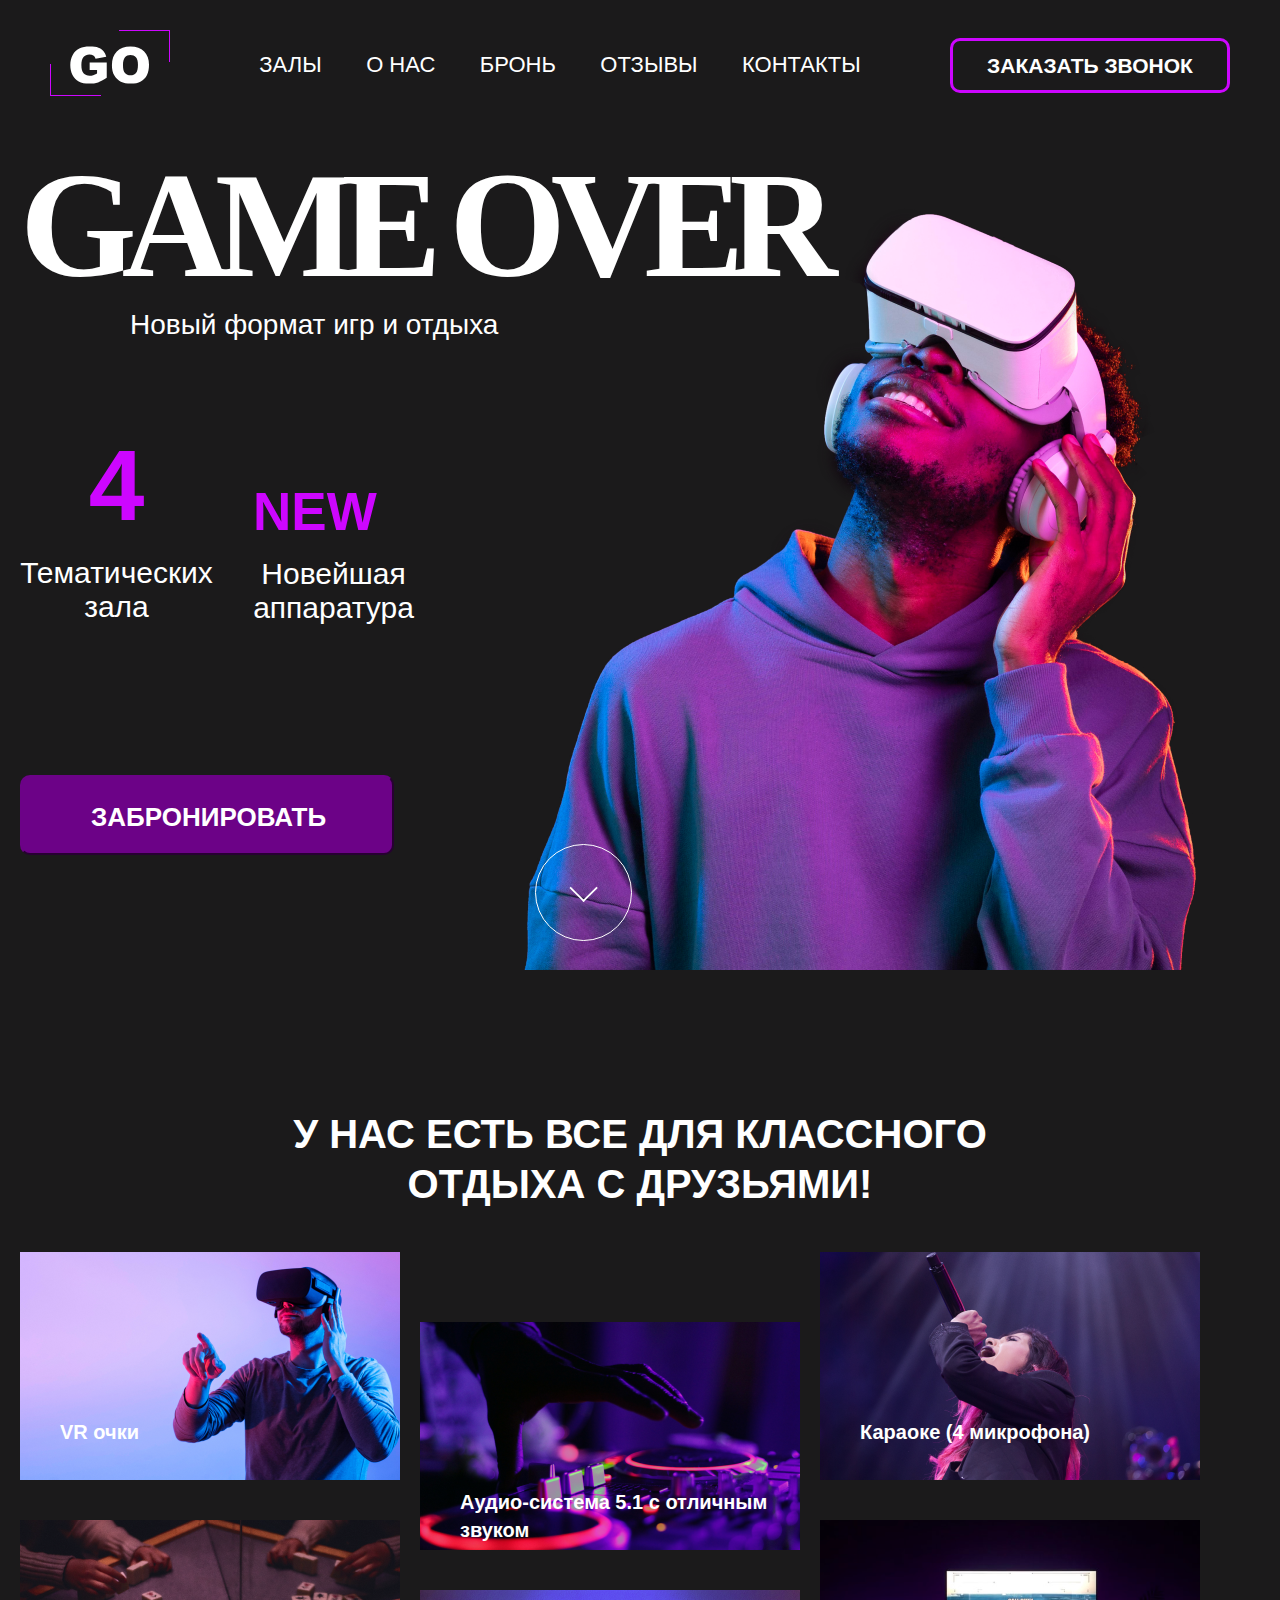
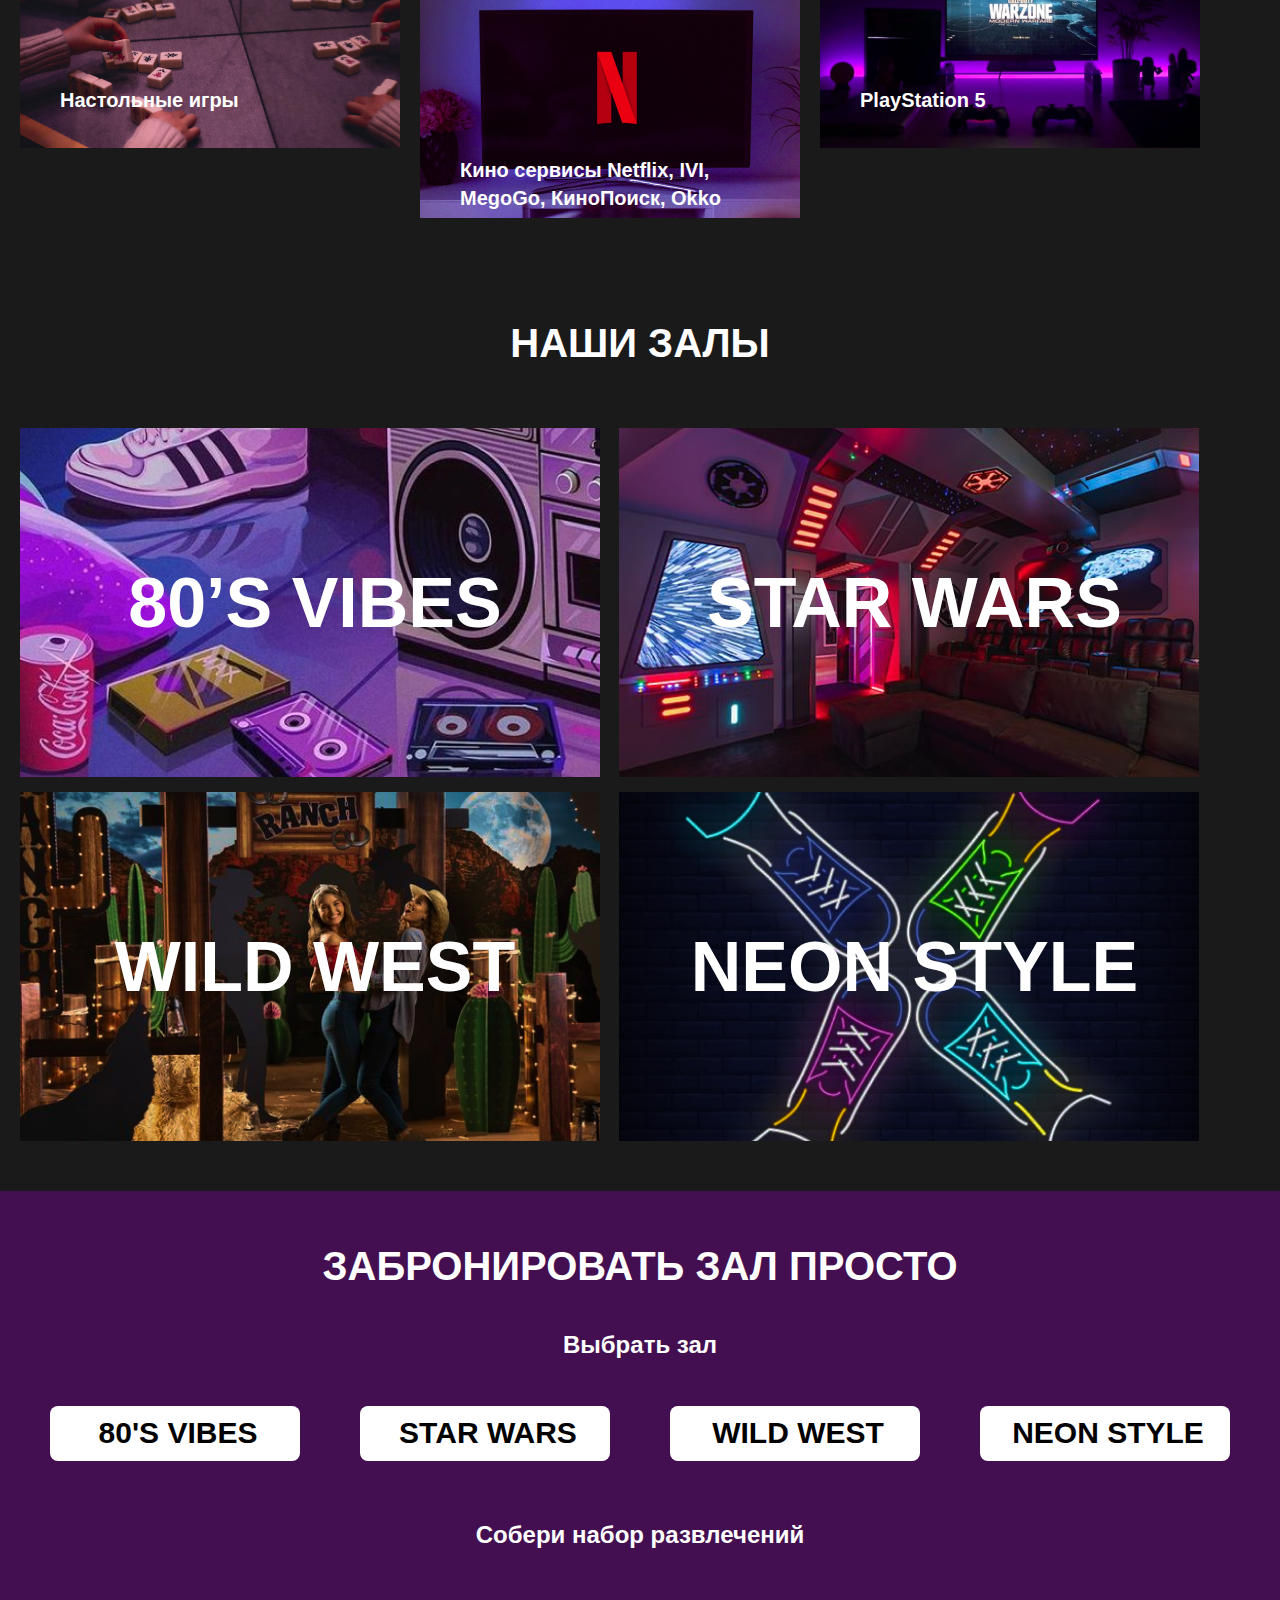
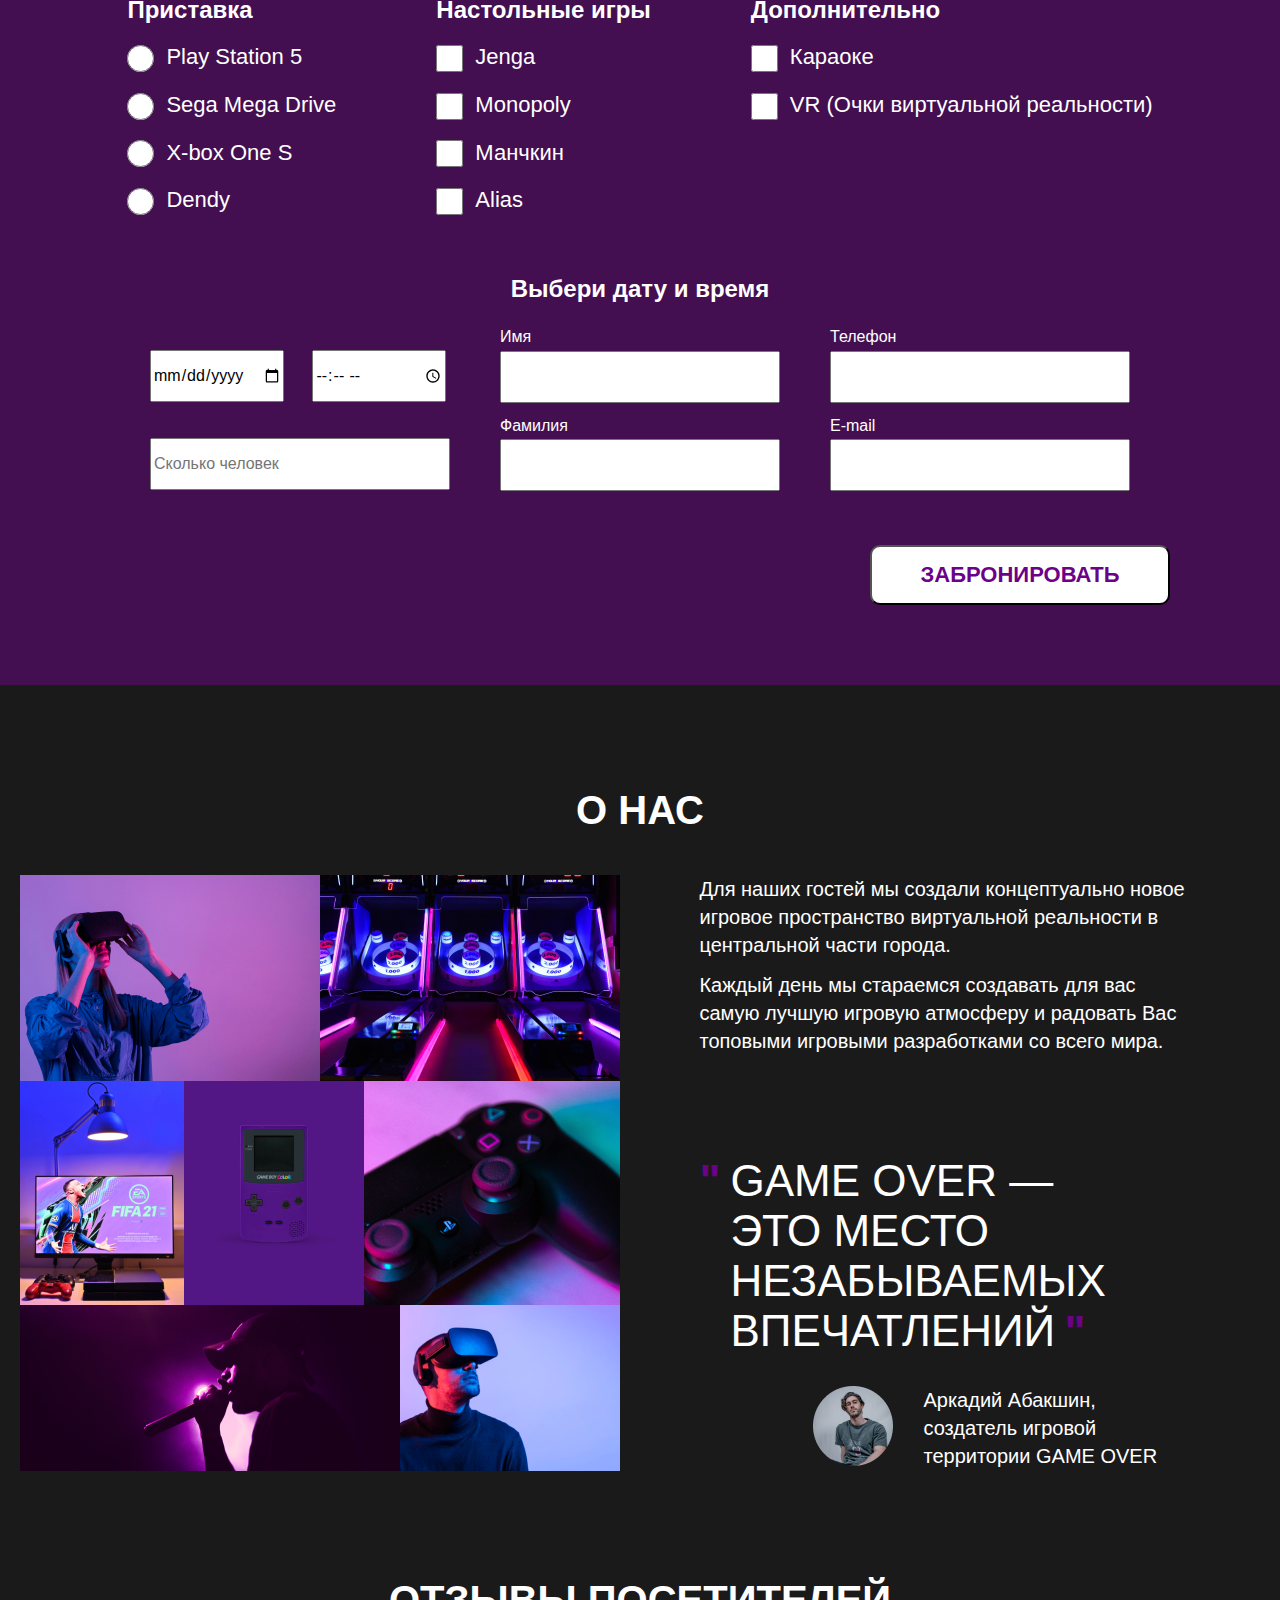
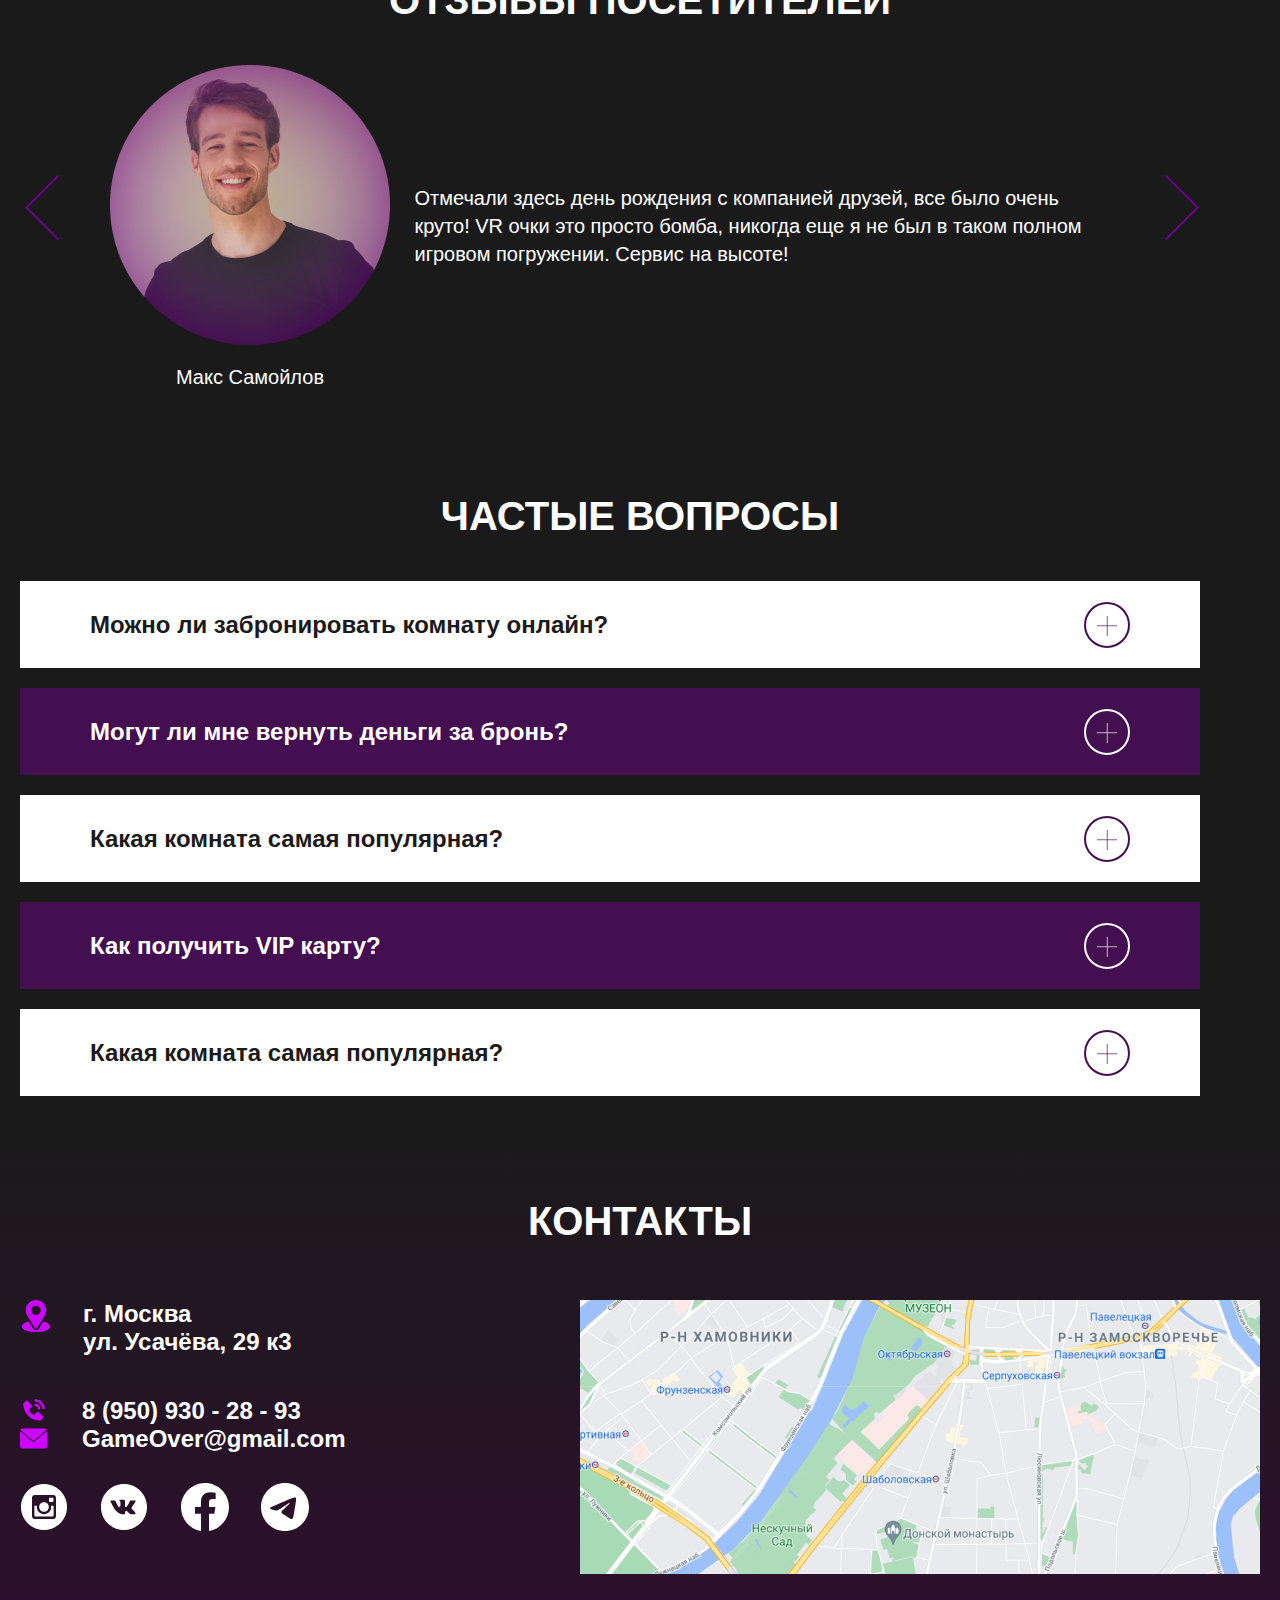
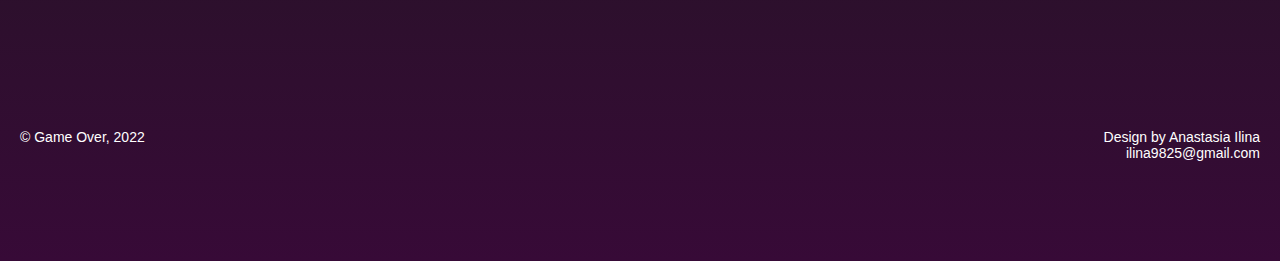
==== index.html @ 667f5ef8 "upd" ====
<!DOCTYPE html>
<html lang="ru">
<head>
  <meta charset="UTF-8">
  <title>GO</title>
  <link rel="icon" type="image/svg+xml" href="head/img/icon.svg">
  <link rel="stylesheet" href="style/style.css">
</head>
<body>

<header>
  <div class="menu">
    <a href="index.html">
      <img class="menu__img" src="menu/img/logo.svg" alt="GO">
    </a>

      <nav class="menu__nav">
        <li class="menu__list">
          <ul class="menu__item">
            <a href="#zal">ЗАЛЫ</a>
          </ul>
          <ul class="menu__item">
            <a href="#about">О НАС</a>
          </ul>
          <ul class="menu__item">
            <a href="#order">БРОНЬ</a>
          </ul>
          <ul class="menu__item">
            <a href="#feedback">ОТЗЫВЫ</a>
          </ul>
          <ul class="menu__item">
            <a href="#contacts">КОНТАКТЫ</a>
          </ul>
        </li>
      </nav>

    <button class="menu__order" href="https://vk.com">Заказать звонок</button>

  </div>
</header>

<main>
  <section class="banner">
    <div class="container">

      <h1 class="banner__start-word">
        GAME OVER
      </h1>
      <p class="banner__text">
        Новый формат игр и отдыха
      </p>

      <div class="banner__blocks">
        <div class="banner__block1">
          <p class="banner__1tittle1">4</p>
          <p class="banner__1tittle2">Тематических
            зала
          </p>
        </div>

        <div class="banner__block2">
          <p class="banner__2tittle1">new</p>
          <p class="banner__2tittle2">Новейшая
            аппаратура
          </p>
        </div>
        <a class="banner__circle" href="#happy"></a>
      </div>

      <form action="#order" class="banner__form">
        <button class="banner__p-checkbox" alt="Забронирова">
          Забронировать
        </button>
      </form>

    </div>
  </section>

  <section class="happy" id="happy">
    <div class="container">
      <h2 class="happy__text"><p>У нас есть все для классного</p>
        <p>отдыха с друзьями!</p></h2>

      <ul class="happy__list">
        <li class="happy__item happy__item_1 happy__item_1-img">
          <p class="happy__p">
            VR очки
          </p>
        </li>
        <li class="happy__item happy__item_2 happy__item_2-img">
          <p class="happy__p">
            Аудио-система 5.1
            с отличным звуком
          </p>
        </li>
        <li class="happy__item happy__item_3 happy__item_3-img">
          <p class="happy__p">
            Караоке (4 микрофона)
          </p>
        </li>
        <li class="happy__item happy__item_4 happy__item_4-img">
          <p class="happy__p">
            Настольные игры
          </p>
        </li>
        <li class="happy__item happy__item_5 happy__item_5-img">
          <p class="happy__p">
            Кино сервисы Netflix, IVI, MegoGo, КиноПоиск, Okko
          </p>
        </li>
        <li class="happy__item happy__item_6 happy__item_6-img">
          <p class="happy__p">
            РlаyStаtiоn 5
          </p>
        </li>
      </ul>

    </div>
  </section>

  <section class="halls" id="zal">
    <div class="container">

      <h2 class="halls__text">Наши залы</h2>

        <div class="halls__block">
          <p class="halls__block-text halls__block1 halls__bloc-uni">80’s vibes</p>
        </div>

        <div class="halls__block">
          <p class="halls__block-text halls__bloc-uni halls__block2">Star wars</p>
        </div>

        <div class="halls__block">
          <p class="halls__block-text halls__bloc-uni halls__block3">wild west</p>
        </div>

        <div class="halls__block">
          <p class="halls__block-text halls__bloc-uni halls__block4">neon style</p>
        </div>

    </div>
  </section>

  <section class="form" id="order">
    <div class="container">

    <h2 class="form__title">
      Забронировать зал просто
    </h2>
    <form action="https://jsonplaceholder.typicode.com/posts" method="POST">
      <h3 class="form__main-text">Выбрать зал</h3>
      <div class="form__list-halls">
        <label class="form__item" for="halls1">
            <input type="radio" name="halls" id="halls1" value="80's">80's vibes
        </label>
        <label class="form__item" for="halls2">
            <input type="radio" name="halls" id="halls2" value="SW">Star Wars
        </label>
        <label class="form__item" for="halls3">
            <input type="radio" name="halls" id="halls3" value="Ww">Wild west
        </label>
        <label class="form__item" for="halls4">
            <input type="radio" name="halls" id="halls4" value="Nn">Neon style
        </label>
      </div>
        <h3 class="form__main-text">Собери набор развлечений</h3>

      <div class="form__main-item">
        <div class="form__list-pr">
          <h3 class="form__text-pr">Приставка</h3>
          <label class="form__item-pr" for="pr1">
            <input class="form__style" type="radio" name="gamepad" id="pr1" value="PS5">Play Station 5
          </label>
          <label class="form__item-pr" for="pr2">
            <input class="form__style" type="radio" name="gamepad" id="pr2" value="SMD">Sega Mega Drive
          </label>
          <label class="form__item-pr" for="pr3">
            <input class="form__style" type="radio" name="gamepad" id="pr3" value="X-BoxOS">X-box One S
          </label>
          <label class="form__item-pr" for="pr4">
            <input class="form__style" type="radio" name="gamepad" id="pr4" value="Dendy">Dendy
          </label>
        </div>

      <div class="form__list-pr">
        <h3 class="form__text-pr">Настольные игры</h3>
        <label class="form__item-pr" for="g1">
          <input class="form__style" type="checkbox" name="games" id="g1" value="Jenga">Jenga
        </label>
        <label class="form__item-pr" for="g2">
          <input class="form__style" type="checkbox" name="games" id="g2" value="Monopoly">Monopoly
        </label>
        <label class="form__item-pr" for="g3">
          <input class="form__style" type="checkbox" name="games" id="g3" value="Манчкин">Манчкин
        </label>
        <label class="form__item-pr" for="g4">
          <input class="form__style" type="checkbox" name="games" id="g4" value="Alias">Alias
        </label>
      </div>

      <div class="form__list-pr">
        <h3 class="form__text-pr">Дополнительно</h3>
        <label class="form__item-pr" for="a1">
          <input class="form__style" type="checkbox" name="additionally" id="a1" value="karaoke">Караоке
        </label>
        <label class="form__item-pr" for="a2">
          <input class="form__style" type="checkbox" name="additionally" id="a2" value="VR">VR (Очки виртуальной реальности)
        </label>
      </div>
      </div>

      <h3 class="form__main-text">Выбери дату и время</h3>
      <div class="form__some-blocks">
      <div class="form__date-time">
      <label class="form__list-date form__list-date2" for="date">
        <input class="form__item-date" type="date" id="date" required name="date">
      </label>
      <label class="form__list-date " for="time">
        <input class="form__item-date" name="time" type="time" id="time" required>
      </label>
      <label class="form__list-hm" for="howmuch">
        <input class="form__item-hm" type="number" placeholder="Сколько человек" name="number" id="howmuch" required>
      </label>
      </div>

      <div class="form__name">
        <label class="form__blocks-name">
          <span class="forms__span">Имя</span>
          <input class="form__block" type="text" name="name" required>
        </label>
        <label class="form__blocks-surname">
          <span class="forms__span">Фамилия</span>
          <input class="form__block" type="text" name="surname" required>
        </label>
      </div>

      <div class="form__contacts">
        <label class="form__blocks-contacts">
          <span class="forms__span">
            Телефон
          </span>
          <input class="form__blocks" type = "tel" name="tel" required pattern = "^\+?[7-8]-?[0-9]{3}-?[0-9]{3}-?[0-9]{2}-?[0-9]{2}$" title="+7-___-___-__-__">
        </label>
        <label>
          <span class="forms__span">
            E-mail
          </span>
          <input class="form__blocks" type="email" name="email" required>
        </label>
      </div>
      </div>


      <label class="form__submits">
        <input class="form__submit" type = "submit" name="submit" value = "Забронировать">
      </label>


    </form>
    </div>
  </section>

  <section class="about" id="about">
    <div class="container">

      <h2 class="about__start-word">О нас</h2>

        <div class="about__block about__block-1">
        </div>

        <div class="about__block about__block-2">
          <div class="about__text">
            <p class="about__into-text-1">
              Для наших гостей мы создали концептуально новое игровое
              пространство виртуальной реальности
              в центральной части города.
            </p>
            <p class="about__into-text-2">
              Каждый день мы стараемся создавать
              для вас самую лучшую игровую атмосферу
              и радовать Вас топовыми игровыми разработками
              со всего мира.
            </p>
          </div>

          <article class="about__heading">
            <p>
              GAME OVER —
            </p>
            <p>
              это место незабываемых впечатлений
            </p>
          </article>

          <article class="about__heading-2">
            <p>
              GAME OVER — это
            </p>
            <p>
              место незабываемых
            </p>
            <p>
              впечатлений
            </p>
          </article>

          <figure class="about__boss">
            <img class="about__img" src="about/img/boss.png" alt="boss">
            <figcaption class="about__name-of-boss">
              <p>
                Аркадий Абакшин,
              </p>
              <p>
                создатель игровой
              </p>
              <p>
                территории GAME OVER
              </p>
            </figcaption>
          </figure>
        </div>
    </div>
  </section>

  <section class="feedback" id="feedback">
    <div class="container">
      <h2 class="feedback__start-word">Отзывы посетителей</h2>

      <ul class="feedback__main-block">
        <li class="feedback__blocks">
          <figure class="feedback__block feedback__block-1 feedback__block-text ">
            <img class="feedback__img feedback__img-1" src="feedback/img/person.png" alt="first person">
            <figcaption>
              Макс Самойлов
            </figcaption>
          </figure>

          <p class="feedback__block feedback__block-2">Отмечали здесь день рождения с компанией друзей, все было очень круто! VR очки это просто бомба, никогда еще я не был в таком полном игровом погружении. Сервис на высоте!</p>
        </li>
    </ul>

    </div>
  </section>

  <section class="questions">
    <div class="container">

      <h2 class="questions__start-word">Частые вопросы</h2>

      <ul>
        <li class="questions__block questions__block-white">
          <p class="questions__text questions__text-white">Можно ли забронировать комнату онлайн?</p>
          <p class="questions__block-white_for-point"></p>
        </li>

        <li class="questions__block questions__block-purple">
          <p class="questions__text questions__text-purple">Могут ли мне вернуть деньги за бронь?</p>
          <p class="questions__block-purple_for-point"></p>
        </li>

        <li class="questions__block questions__block-white">
          <p class="questions__text questions__text-white">Какая комната самая популярная?</p>
          <p class="questions__block-white_for-point"></p>
        </li>

        <li class="questions__block questions__block-purple">
          <p class="questions__text questions__text-purple">Как получить VIP карту?</p>
          <p class="questions__block-purple_for-point"></p>
        </li>

        <li class="questions__block questions__block-white">
          <p class="questions__text questions__text-white">Какая комната самая популярная?</p>
          <p class="questions__block-white_for-point"></p>
        </li>
      </ul>

    </div>
  </section>

</main>

<footer>
  <section class="contacts" id="contacts">
    <div class="container">

      <h2 class="contacts__text">Контакты</h2>

      <div class="contacts__blocks">
        <div class="contacts__blocks1">
      <ul class="contacts__block">
        <li class="contacts__block-adres contacts__link_adres" >
          <p class="contacts__link contacts__link_p">
            <span>г. Москва</span>
            <span>ул. Усачёва, 29 к3</span>
          </p>

        </li>
        <li>
          <a class="contacts__link contacts__link_phone contacts__link_a" href = "tel:89509302893">
            8 (950) 930 - 28 - 93
          </a>
        </li>
        <li>
          <a class="contacts__link contacts__link_mail contacts__link_a" href = "mailto:info@vrmotion.com.ua">
            GameOver@gmail.com
          </a>
        </li>
      </ul>

      <ul class="contacts__messagers">
        <li class="contacts__mes">
          <a href="https://instagram.com">
            <svg class="contacts__link_inst" width="50" height="50" viewBox="0 0 50 50" xmlns="http://www.w3.org/2000/svg">
              <path d="M32.5001 24.9998C32.5001 26.9889 31.71 28.8965 30.3034 30.3031C28.8969 31.7096 26.9892 32.4998 25.0001 32.4998C23.011 32.4998 21.1033 31.7096 19.6968 30.3031C18.2903 28.8965 17.5001 26.9889 17.5001 24.9998C17.5001 24.5723 17.5451 24.1548 17.6226 23.7498H15.0001V33.7423C15.0001 34.4373 15.5626 34.9998 16.2576 34.9998H33.7451C34.0782 34.9991 34.3974 34.8663 34.6327 34.6306C34.868 34.3948 35.0001 34.0753 35.0001 33.7423V23.7498H32.3776C32.4551 24.1548 32.5001 24.5723 32.5001 24.9998ZM25.0001 29.9998C25.6569 29.9996 26.3072 29.8701 26.9139 29.6186C27.5206 29.3671 28.0719 28.9986 28.5362 28.534C29.0005 28.0695 29.3687 27.5181 29.6199 26.9112C29.8711 26.3044 30.0003 25.654 30.0001 24.9973C30 24.3405 29.8704 23.6902 29.6189 23.0835C29.3675 22.4767 28.9989 21.9255 28.5344 21.4612C28.0699 20.9969 27.5185 20.6287 26.9116 20.3775C26.3048 20.1263 25.6544 19.9971 24.9976 19.9973C23.6712 19.9976 22.3993 20.5248 21.4616 21.463C20.5239 22.4011 19.9973 23.6733 19.9976 24.9998C19.998 26.3262 20.5252 27.5981 21.4633 28.5358C22.4015 29.4735 23.6737 30.0001 25.0001 29.9998ZM31.0001 19.7498H33.9976C34.1968 19.7498 34.3878 19.6708 34.5288 19.5302C34.6699 19.3897 34.7495 19.1989 34.7501 18.9998V16.0023C34.7501 15.8027 34.6708 15.6113 34.5297 15.4702C34.3886 15.329 34.1972 15.2498 33.9976 15.2498H31.0001C30.8005 15.2498 30.6091 15.329 30.468 15.4702C30.3269 15.6113 30.2476 15.8027 30.2476 16.0023V18.9998C30.2501 19.4123 30.5876 19.7498 31.0001 19.7498ZM25.0001 0.999756C18.6349 0.999756 12.5304 3.52832 8.02956 8.02919C3.52869 12.5301 1.00012 18.6346 1.00012 24.9998C1.00012 31.365 3.52869 37.4694 8.02956 41.9703C12.5304 46.4712 18.6349 48.9998 25.0001 48.9998C28.1518 48.9998 31.2727 48.379 34.1845 47.1729C37.0963 45.9667 39.7421 44.1989 41.9707 41.9703C44.1993 39.7417 45.9671 37.096 47.1732 34.1842C48.3793 31.2723 49.0001 28.1515 49.0001 24.9998C49.0001 21.848 48.3793 18.7272 47.1732 15.8154C45.9671 12.9035 44.1993 10.2578 41.9707 8.02919C39.7421 5.80059 37.0963 4.03276 34.1845 2.82665C31.2727 1.62053 28.1518 0.999756 25.0001 0.999756ZM37.5001 34.7223C37.5001 36.2498 36.2501 37.4998 34.7226 37.4998H15.2776C13.7501 37.4998 12.5001 36.2498 12.5001 34.7223V15.2773C12.5001 13.7498 13.7501 12.4998 15.2776 12.4998H34.7226C36.2501 12.4998 37.5001 13.7498 37.5001 15.2773V34.7223Z"/>
            </svg>
          </a>
        </li>
        <li class="contacts__mes">
          <a href="https://vk.com">
            <svg class="contacts__link_vk" width="50" height="50" viewBox="0 0 50 50" xmlns="http://www.w3.org/2000/svg">
              <path d="M25.0001 1C11.7451 1 1.00012 11.745 1.00012 25C1.00012 38.255 11.7451 49 25.0001 49C38.2551 49 49.0001 38.255 49.0001 25C49.0001 11.745 38.2551 1 25.0001 1ZM34.2301 28.0775C34.2301 28.0775 36.3526 30.1725 36.8751 31.145C36.8901 31.165 36.8976 31.185 36.9026 31.195C37.1151 31.5525 37.1651 31.83 37.0601 32.0375C36.8851 32.3825 36.2851 32.5525 36.0801 32.5675H32.3301C32.0701 32.5675 31.5251 32.5 30.8651 32.045C30.3576 31.69 29.8576 31.1075 29.3701 30.54C28.6426 29.695 28.0126 28.965 27.3776 28.965C27.297 28.9649 27.2168 28.9775 27.1401 29.0025C26.6601 29.1575 26.0451 29.8425 26.0451 31.6675C26.0451 32.2375 25.5951 32.565 25.2776 32.565H23.5601C22.9751 32.565 19.9276 32.36 17.2276 29.5125C13.9226 26.025 10.9476 19.03 10.9226 18.965C10.7351 18.5125 11.1226 18.27 11.5451 18.27H15.3326C15.8376 18.27 16.0026 18.5775 16.1176 18.85C16.2526 19.1675 16.7476 20.43 17.5601 21.85C18.8776 24.165 19.6851 25.105 20.3326 25.105C20.454 25.1036 20.5733 25.0727 20.6801 25.015C21.5251 24.545 21.3676 21.5325 21.3301 20.9075C21.3301 20.79 21.3276 19.56 20.8951 18.97C20.5851 18.5425 20.0576 18.38 19.7376 18.32C19.8671 18.1413 20.0378 17.9964 20.2351 17.8975C20.8151 17.6075 21.8601 17.565 22.8976 17.565H23.4751C24.6001 17.58 24.8901 17.6525 25.2976 17.755C26.1226 17.9525 26.1401 18.485 26.0676 20.3075C26.0451 20.825 26.0226 21.41 26.0226 22.1C26.0226 22.25 26.0151 22.41 26.0151 22.58C25.9901 23.5075 25.9601 24.56 26.6151 24.9925C26.7006 25.0461 26.7993 25.0746 26.9001 25.075C27.1276 25.075 27.8126 25.075 29.6676 21.8925C30.2397 20.8681 30.7369 19.8037 31.1551 18.7075C31.1926 18.6425 31.3026 18.4425 31.4326 18.365C31.5286 18.3161 31.6349 18.2912 31.7426 18.2925H36.1951C36.6801 18.2925 37.0126 18.365 37.0751 18.5525C37.1851 18.85 37.0551 19.7575 35.0226 22.51L34.1151 23.7075C32.2726 26.1225 32.2726 26.245 34.2301 28.0775Z" />
            </svg>

          </a>
        </li>
        <li class="contacts__mes">
          <a href="https://facebook.com">
            <svg class="contacts__link_fb" width="50" height="50" viewBox="0 0 50 50" xmlns="http://www.w3.org/2000/svg">
              <g clip-path="url(#clip0_0_57)">
                <path clip-rule="evenodd" d="M0.00012207 25.1396C0.00012207 37.5687 9.02721 47.9042 20.8335 50V31.9437H14.5835V25H20.8335V19.4438C20.8335 13.1937 24.8605 9.72292 30.5564 9.72292C32.3605 9.72292 34.3064 10 36.1105 10.2771V16.6667H32.9168C29.8605 16.6667 29.1668 18.1937 29.1668 20.1396V25H35.8335L34.723 31.9437H29.1668V50C40.973 47.9042 50.0001 37.5708 50.0001 25.1396C50.0001 11.3125 38.7501 0 25.0001 0C11.2501 0 0.00012207 11.3125 0.00012207 25.1396Z"/>
              </g>
              <defs>
                <clipPath id="clip0_0_57">
                  <rect width="50" height="50"  transform="translate(0.00012207)"/>
                </clipPath>
              </defs>
            </svg>

          </a>
        </li>
        <li class="contacts__mes">
          <a  href="https://telegram.com">
            <svg class="contacts__link_tg" width="50" height="50" viewBox="0 0 50 50" xmlns="http://www.w3.org/2000/svg">
              <g clip-path="url(#clip0_0_60)">
                <path d="M50.0001 25C50.0001 31.6304 47.3662 37.9893 42.6778 42.6777C37.9894 47.3661 31.6305 50 25.0001 50C18.3697 50 12.0109 47.3661 7.32245 42.6777C2.63404 37.9893 0.00012207 31.6304 0.00012207 25C0.00012207 18.3696 2.63404 12.0107 7.32245 7.32233C12.0109 2.63392 18.3697 0 25.0001 0C31.6305 0 37.9894 2.63392 42.6778 7.32233C47.3662 12.0107 50.0001 18.3696 50.0001 25ZM25.897 18.4563C23.4657 19.4688 18.6032 21.5625 11.3157 24.7375C10.1345 25.2062 9.51262 25.6687 9.45637 26.1187C9.36262 26.8781 10.3157 27.1781 11.6126 27.5875L12.1595 27.7594C13.4345 28.175 15.1532 28.6594 16.0439 28.6781C16.8564 28.6969 17.7595 28.3656 18.7564 27.6781C25.5657 23.0813 29.0814 20.7594 29.3001 20.7094C29.4564 20.6719 29.6751 20.6281 29.8189 20.7594C29.9657 20.8875 29.9501 21.1344 29.9345 21.2C29.8407 21.6031 26.1001 25.0781 24.1657 26.8781C23.5626 27.4406 23.1345 27.8375 23.047 27.9281C22.8543 28.125 22.6585 28.3188 22.4595 28.5094C21.272 29.6531 20.3845 30.5094 22.5064 31.9094C23.5282 32.5844 24.347 33.1375 25.1626 33.6937C26.0501 34.3 26.9376 34.9031 28.0876 35.6594C28.3782 35.8469 28.6595 36.05 28.9314 36.2437C29.9657 36.9812 30.9001 37.6437 32.047 37.5375C32.7157 37.475 33.4064 36.85 33.7564 34.975C34.5845 30.5469 36.2126 20.9562 36.5876 17.0031C36.6105 16.6745 36.5969 16.3444 36.547 16.0187C36.5176 15.756 36.3904 15.5139 36.1907 15.3406C35.9064 15.1443 35.5674 15.0427 35.222 15.05C34.2845 15.0656 32.8376 15.5688 25.897 18.4563Z"/>
              </g>
              <defs>
                <clipPath id="clip0_0_60">
                  <rect width="50" height="50" transform="translate(0.00012207)"/>
                </clipPath>
              </defs>
            </svg>
          </a>
        </li>
      </ul>
        </div>

        <div class="contacts__blocks2">
          <img src="contacts/img/map.png" alt="map">
        </div>

        <div class="contacts__blocks2-2">
          <img src="contacts/img/map2.png" alt="map">
        </div>
      </div>

      <div class="contacts__footer">
        <p>
          © Game Over, 2022
        </p>
        <div class="contacts__fot-text">
          <p>
            Design by Anastasia Ilina
          </p>
          <p>
            <a class="contacts__mailto" href="mailto:ilina9825@gmail.com">ilina9825@gmail.com</a>
          </p>
        </div>
      </div>
    </div>
  </section>
</footer>

</body>
</html>
---- style/style.css ----
@import "../style/var.css";
@import "../style/global_style.css";
@import "../style/normalize.css";
@import "../about/about.css";
@import "../banner/banner.css";
@import "../contacts/contacts.css";
@import "../halls/halls.css";
@import "../head/head.css";
@import "../questions/questions.css";
@import "../feedback/feedback.css";
@import "../menu/menu.css";
@import "../happy/happy.css";
@import "../form/form.css";

* {
  box-sizing: border-box;
}

blockquote {
  text-transform: uppercase;
}

span{
  display: block;
}
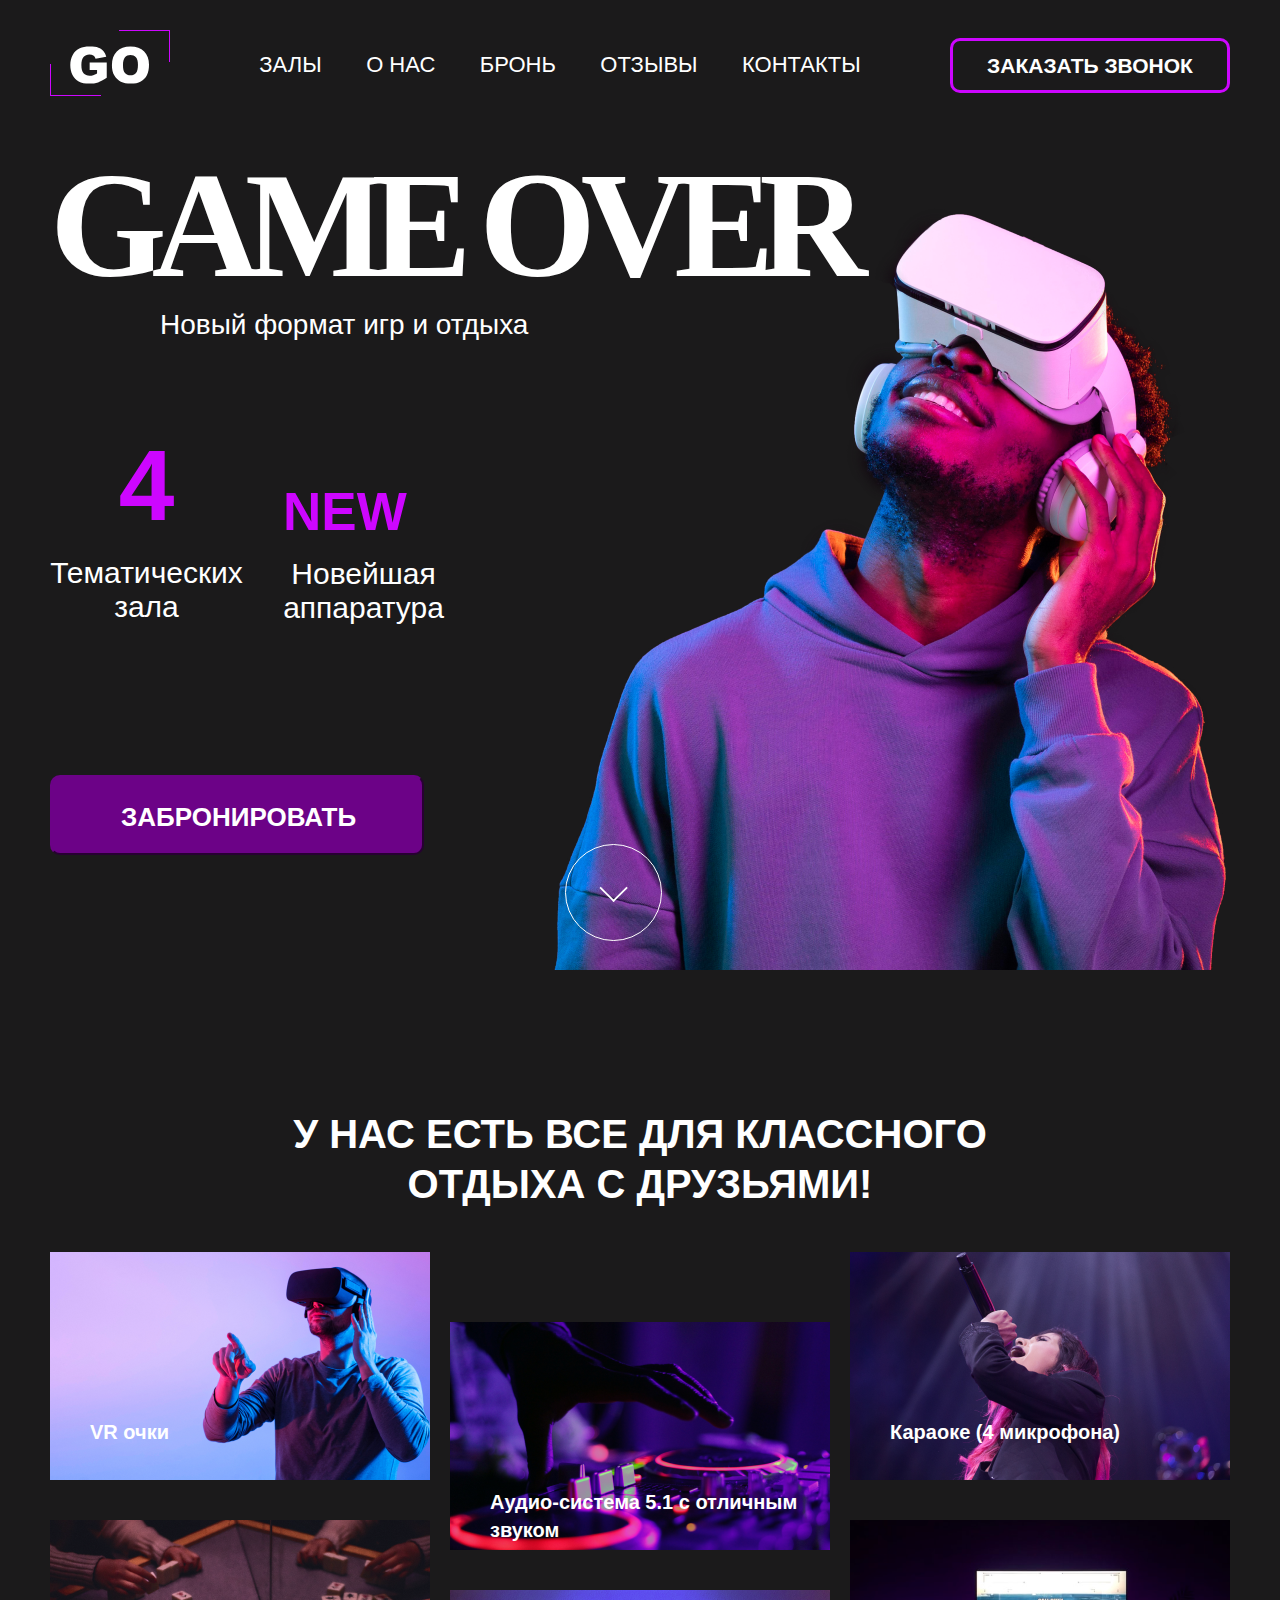
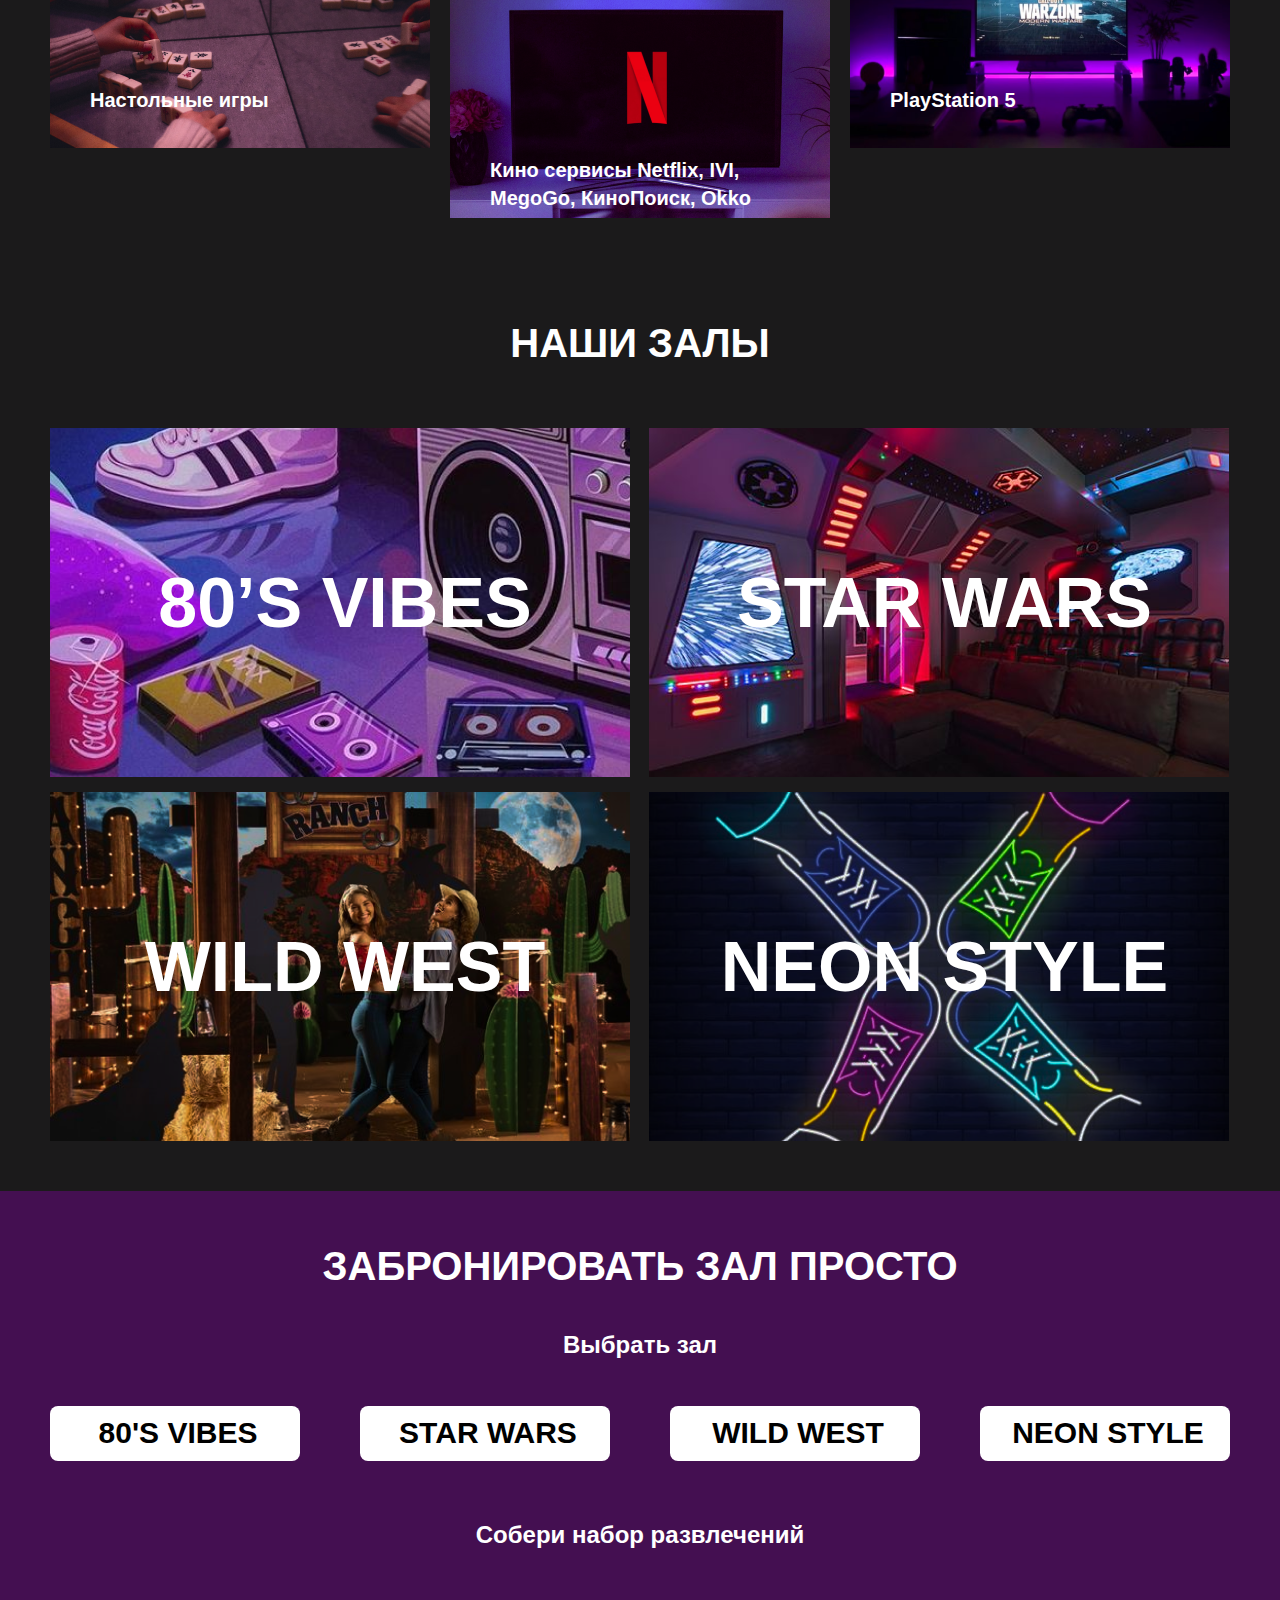
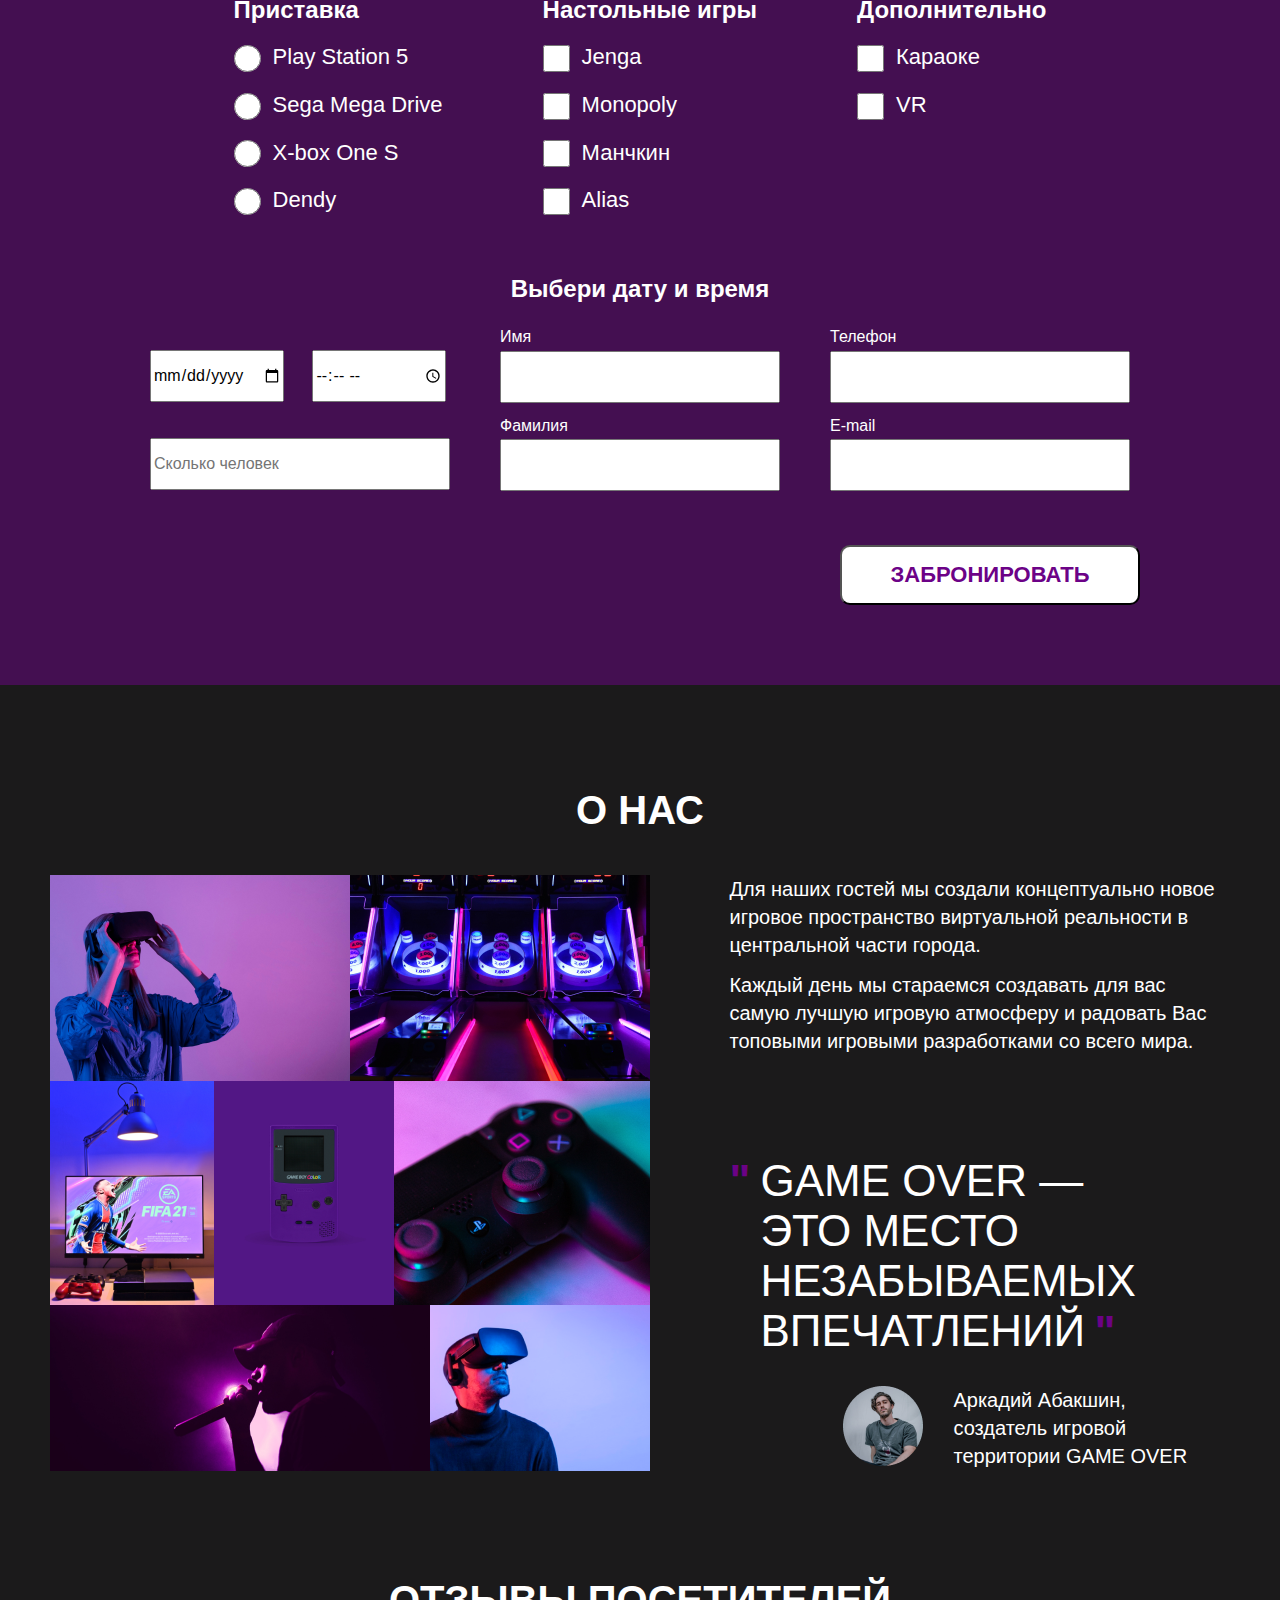
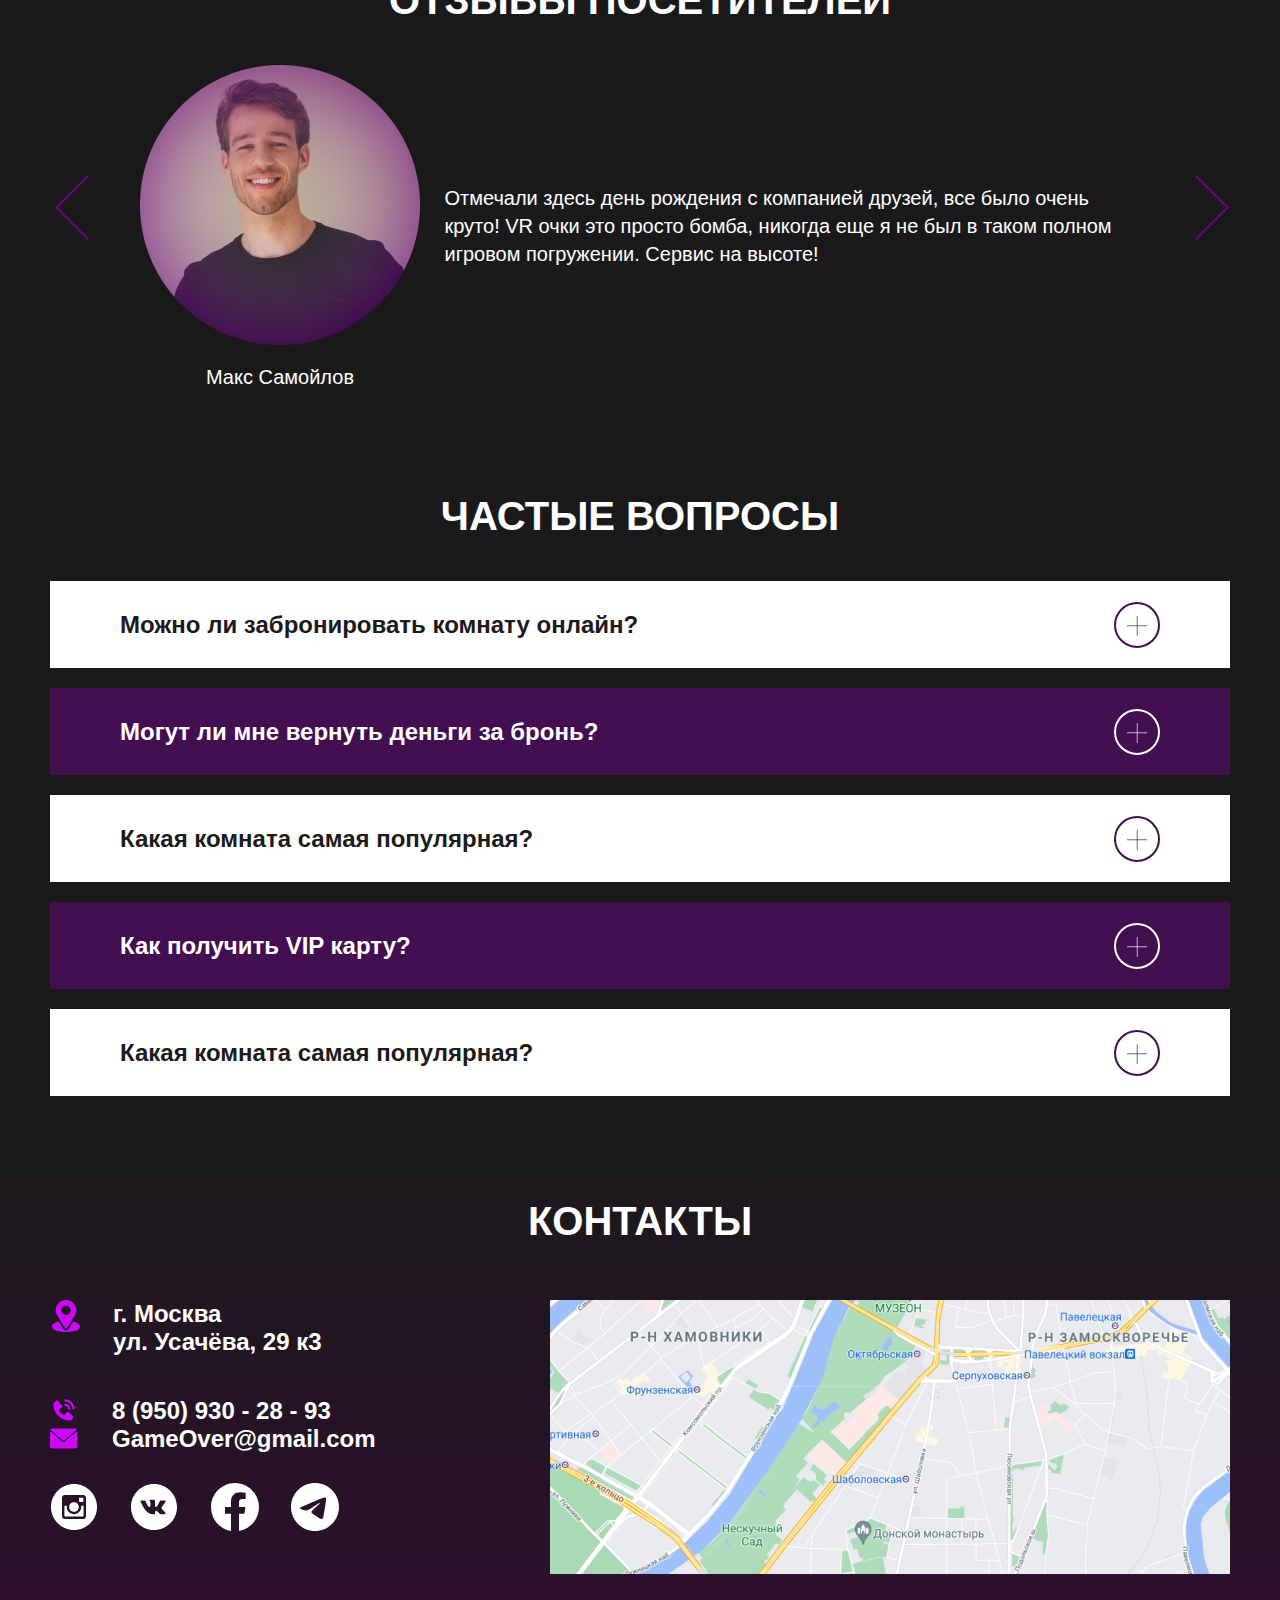
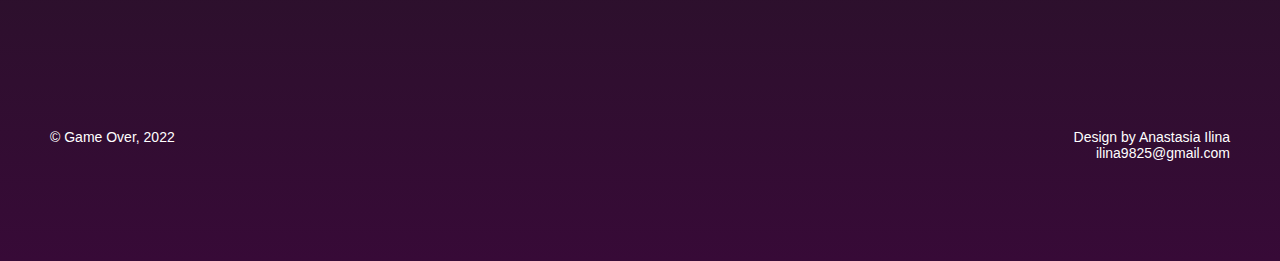
==== commit 95fbed32: "1024work" ====
--- a/index.html
+++ b/index.html
@@ -5,6 +5,7 @@
   <title>GO</title>
   <link rel="icon" type="image/svg+xml" href="head/img/icon.svg">
   <link rel="stylesheet" href="style/style.css">
+  <meta name="viewport" content="width=device-width, initial-scale=1">
 </head>
 <body>
 
@@ -14,29 +15,31 @@
       <img class="menu__img" src="menu/img/logo.svg" alt="GO">
     </a>
 
-      <nav class="menu__nav">
-        <li class="menu__list">
-          <ul class="menu__item">
+      <div class="menu__nav">
+
+        <img class="menu__img-menu" src="menu/img/menu.svg" alt="menu">
+
+        <ul class="menu__list">
+          <li class="menu__item">
             <a href="#zal">ЗАЛЫ</a>
-          </ul>
-          <ul class="menu__item">
+          </li>
+          <li class="menu__item">
             <a href="#about">О НАС</a>
-          </ul>
-          <ul class="menu__item">
+          </li>
+          <li class="menu__item">
             <a href="#order">БРОНЬ</a>
-          </ul>
-          <ul class="menu__item">
+          </li>
+          <li class="menu__item">
             <a href="#feedback">ОТЗЫВЫ</a>
-          </ul>
-          <ul class="menu__item">
+          </li>
+          <li class="menu__item">
             <a href="#contacts">КОНТАКТЫ</a>
-          </ul>
-        </li>
-      </nav>
+          </li>
+        </ul>
+      </div>
 
     <button class="menu__order" href="https://vk.com">Заказать звонок</button>
-
-  </div>
+    </div>
 </header>
 
 <main>
@@ -205,7 +208,7 @@
           <input class="form__style" type="checkbox" name="additionally" id="a1" value="karaoke">Караоке
         </label>
         <label class="form__item-pr" for="a2">
-          <input class="form__style" type="checkbox" name="additionally" id="a2" value="VR">VR (Очки виртуальной реальности)
+          <input class="form__style" type="checkbox" name="additionally" id="a2" value="VR">VR
         </label>
       </div>
       </div>
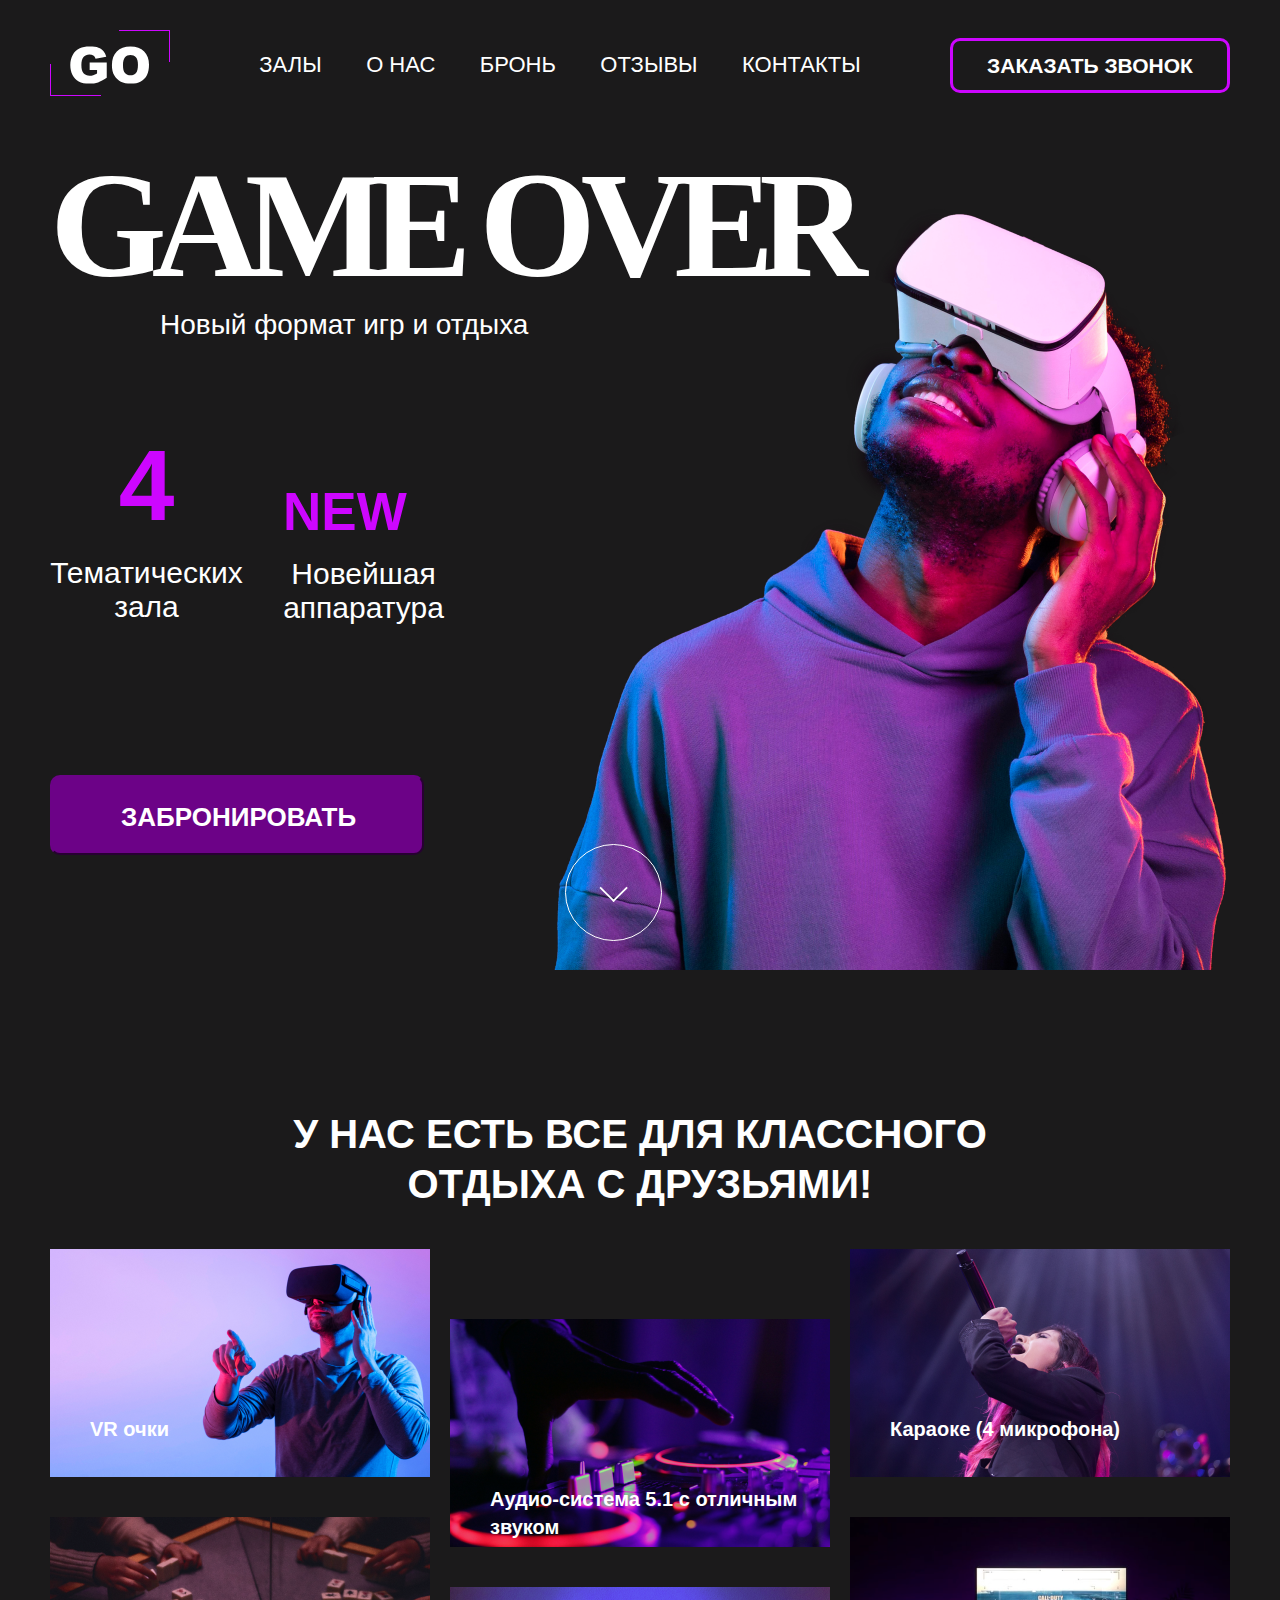
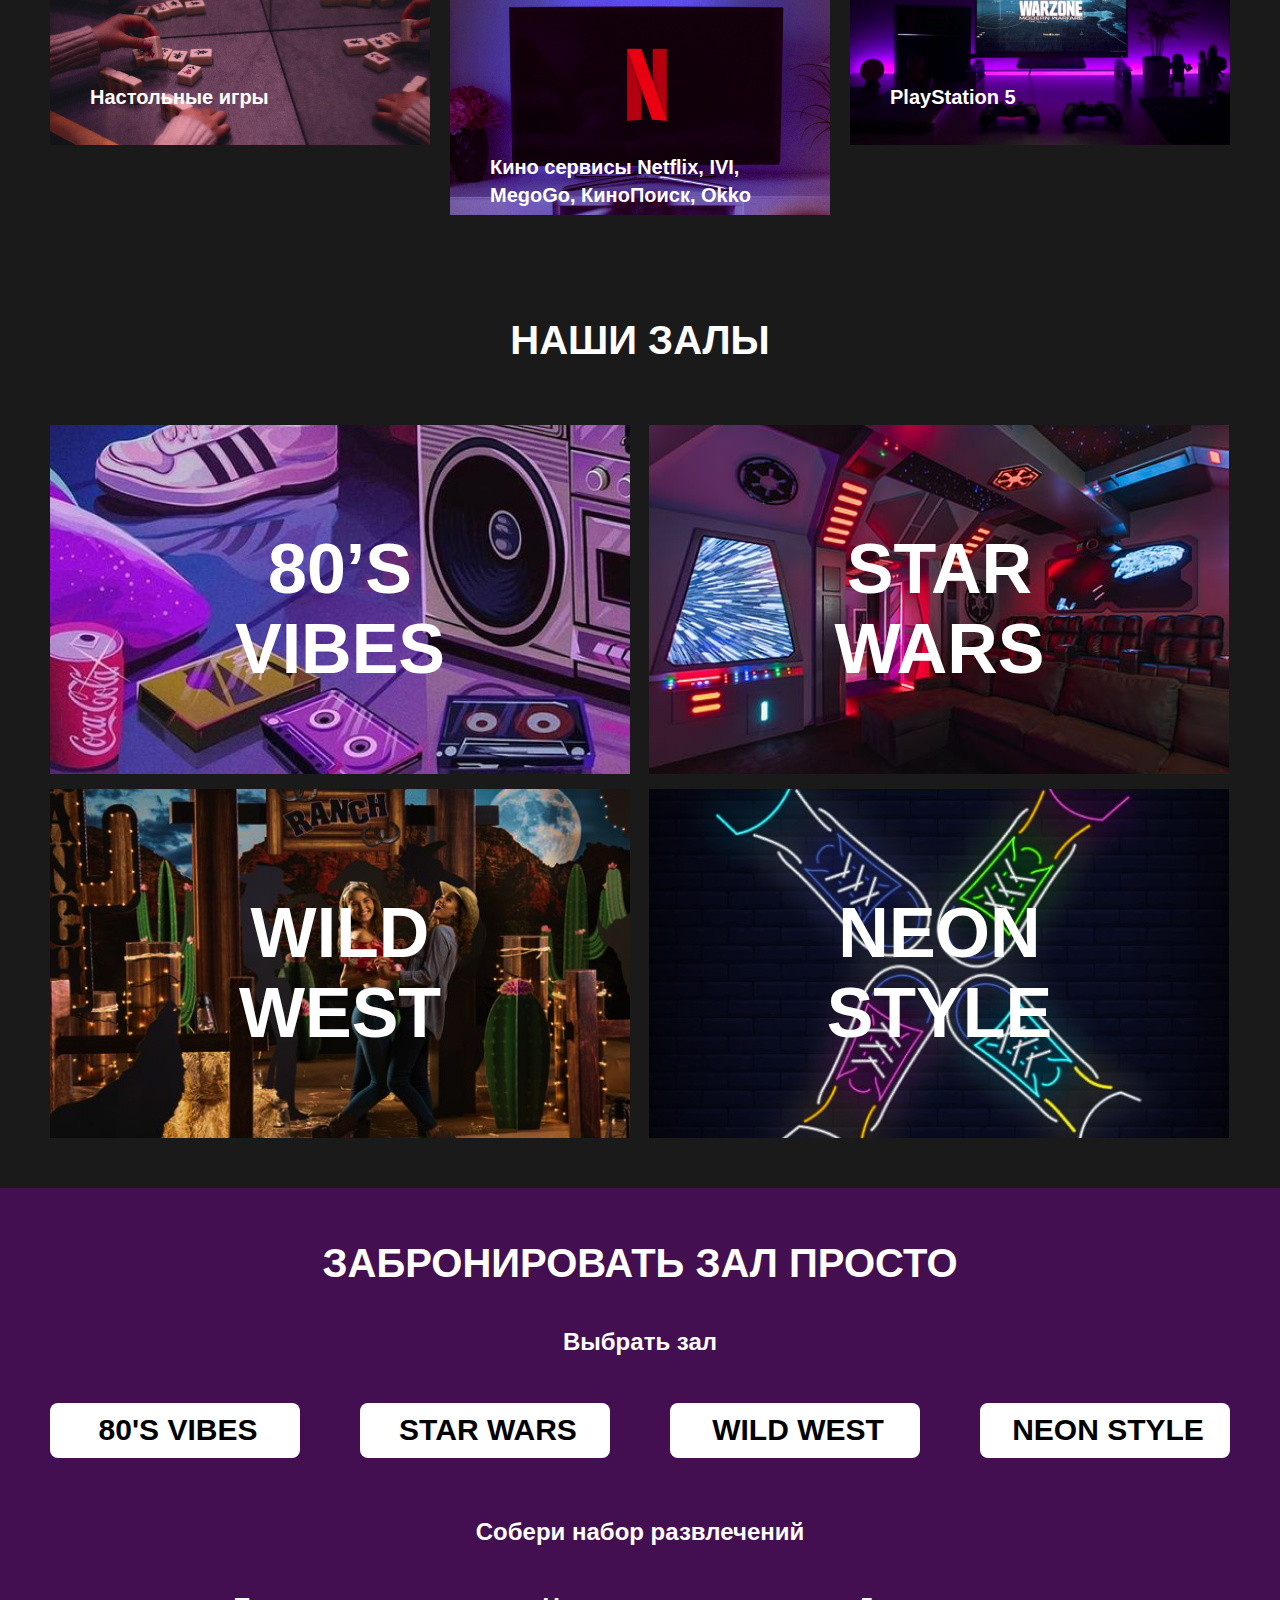
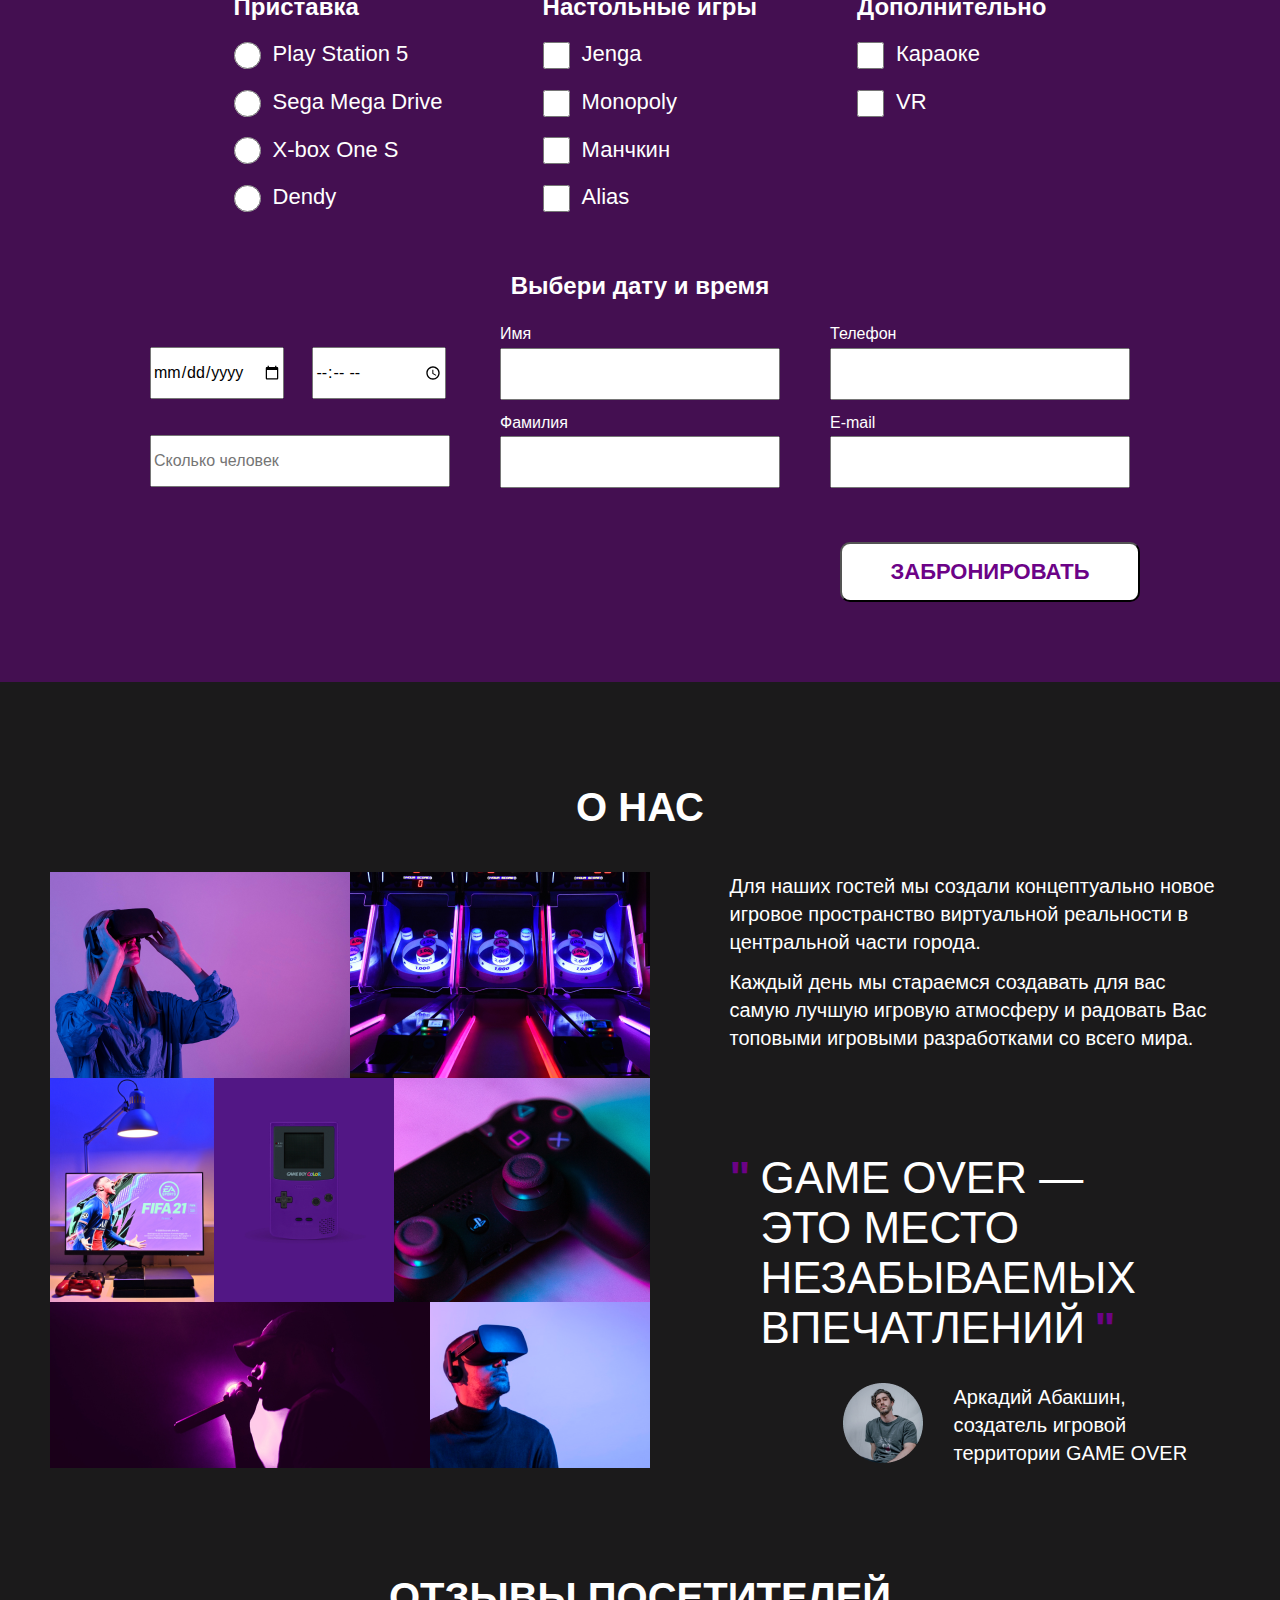
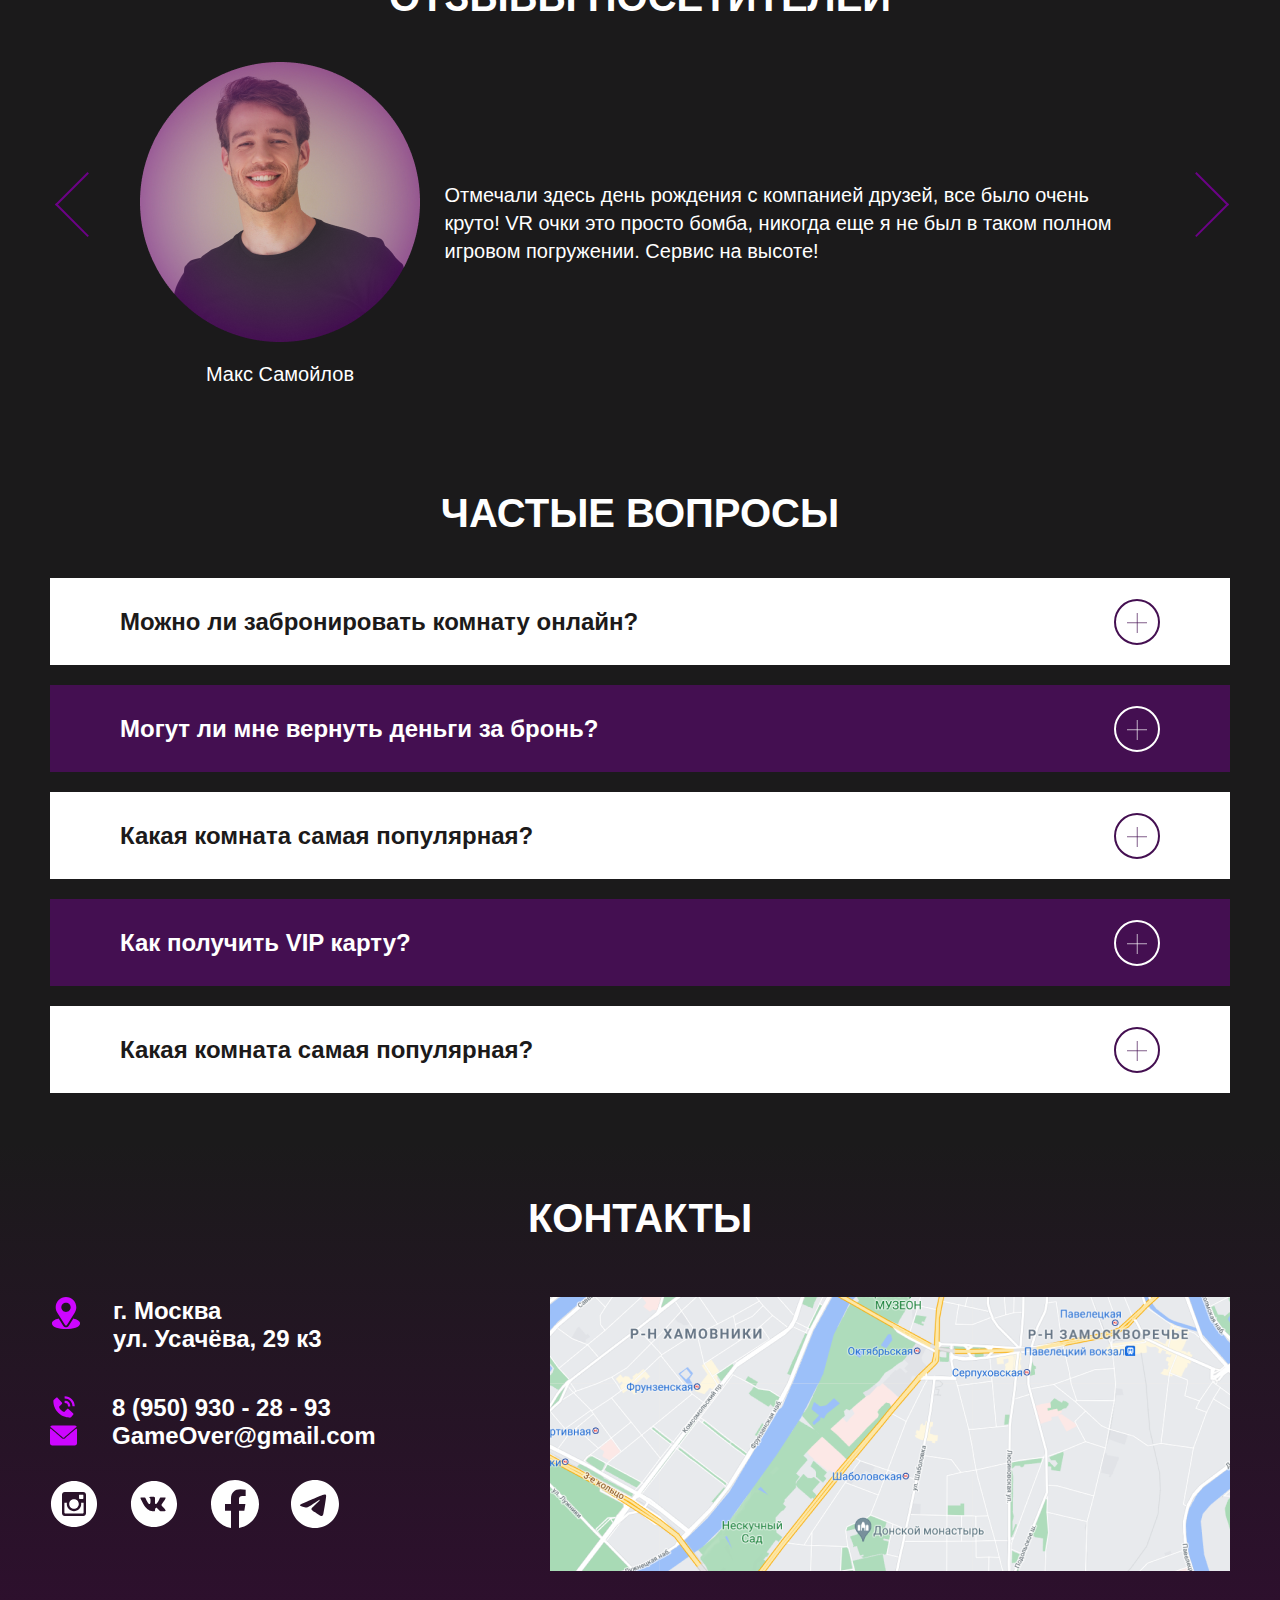
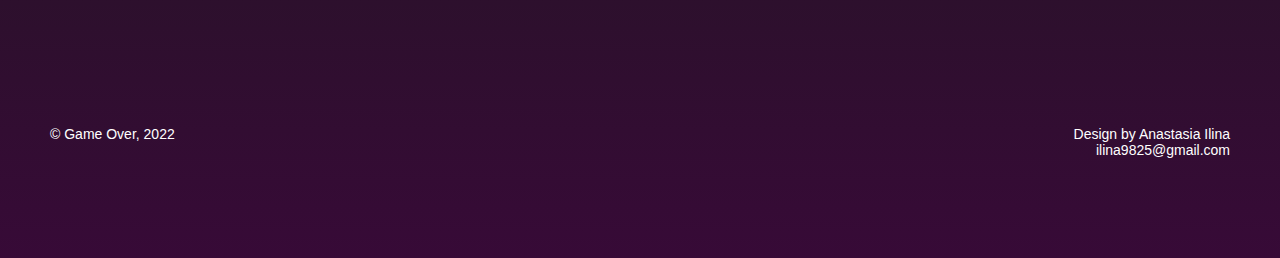
==== commit 80244d53: "it is work" ====
--- a/index.html
+++ b/index.html
@@ -56,8 +56,12 @@
       <div class="banner__blocks">
         <div class="banner__block1">
           <p class="banner__1tittle1">4</p>
-          <p class="banner__1tittle2">Тематических
+          <p class="banner__1tittle2">
+            <span>
+            Тематических
+            </span><span>
             зала
+            </span>
           </p>
         </div>
 
@@ -71,7 +75,7 @@
       </div>
 
       <form action="#order" class="banner__form">
-        <button class="banner__p-checkbox" alt="Забронирова">
+        <button class="banner__p-checkbox" alt="Забронировать">
           Забронировать
         </button>
       </form>
@@ -127,19 +131,25 @@
       <h2 class="halls__text">Наши залы</h2>
 
         <div class="halls__block">
-          <p class="halls__block-text halls__block1 halls__bloc-uni">80’s vibes</p>
+          <p class="halls__block-text halls__block1 halls__bloc-uni">
+            <span>
+            80’s
+            </span><span>
+            vibes
+          </span>
+          </p>
         </div>
 
         <div class="halls__block">
-          <p class="halls__block-text halls__bloc-uni halls__block2">Star wars</p>
+          <p class="halls__block-text halls__bloc-uni halls__block2"><span>Star</span><span>wars</span></p>
         </div>
 
         <div class="halls__block">
-          <p class="halls__block-text halls__bloc-uni halls__block3">wild west</p>
+          <p class="halls__block-text halls__bloc-uni halls__block3"><span>wild</span><span>west</span></p>
         </div>
 
         <div class="halls__block">
-          <p class="halls__block-text halls__bloc-uni halls__block4">neon style</p>
+          <p class="halls__block-text halls__bloc-uni halls__block4"><span>neon</span><span>style</span></p>
         </div>
 
     </div>
@@ -214,18 +224,32 @@
       </div>
 
       <h3 class="form__main-text">Выбери дату и время</h3>
+
+      <div class="form__date-time_768">
+        <label class="form__list-date form__list-date2" for="date1">
+          <input class="form__item-date" type="date" id="date1" required name="date">
+        </label>
+        <label class="form__list-date form__list-date2-2" for="time1">
+          <input class="form__item-date" name="time" type="time" id="time1" required>
+        </label>
+        <label class="form__list-hm" for="howmuch">
+          <input class="form__item-hm" type="number" placeholder="Сколько человек" name="number" id="howmuch" required>
+        </label>
+      </div>
+
       <div class="form__some-blocks">
       <div class="form__date-time">
       <label class="form__list-date form__list-date2" for="date">
         <input class="form__item-date" type="date" id="date" required name="date">
       </label>
-      <label class="form__list-date " for="time">
+      <label class="form__list-date form__list-date2-2" for="time">
         <input class="form__item-date" name="time" type="time" id="time" required>
       </label>
       <label class="form__list-hm" for="howmuch">
         <input class="form__item-hm" type="number" placeholder="Сколько человек" name="number" id="howmuch" required>
       </label>
       </div>
+
 
       <div class="form__name">
         <label class="form__blocks-name">
@@ -323,7 +347,45 @@
             </figcaption>
           </figure>
         </div>
-    </div>
+
+      <div class="about__block about__text_768">
+        <p class="about__into-text-1_768">
+          Для наших гостей мы создали концептуально новое игровое
+          пространство виртуальной реальности
+          в центральной части города.
+        </p>
+        <p class="about__into-text-2_768">
+          Каждый день мы стараемся создавать
+          для вас самую лучшую игровую атмосферу
+          и радовать Вас топовыми игровыми разработками
+          со всего мира.
+        </p>
+      </div>
+
+        <article class="about__heading_768">
+          <p>
+            GAME OVER — это место
+          </p>
+          <p>
+            незабываемых впечатлений
+          </p>
+        </article>
+
+        <figure class="about__boss_768">
+          <img src="about/img/boss.png" alt="boss">
+          <figcaption>
+            <p>
+              Аркадий Абакшин,
+            </p>
+            <p>
+              создатель игровой
+            </p>
+            <p>
+              территории GAME OVER
+            </p>
+          </figcaption>
+        </figure>
+      </div>
   </section>
 
   <section class="feedback" id="feedback">
@@ -466,6 +528,10 @@
         <div class="contacts__blocks2-2">
           <img src="contacts/img/map2.png" alt="map">
         </div>
+
+        <div class="contacts__blocks2-3">
+          <img src="contacts/img/map3.png" alt="map">
+        </div>
       </div>
 
       <div class="contacts__footer">
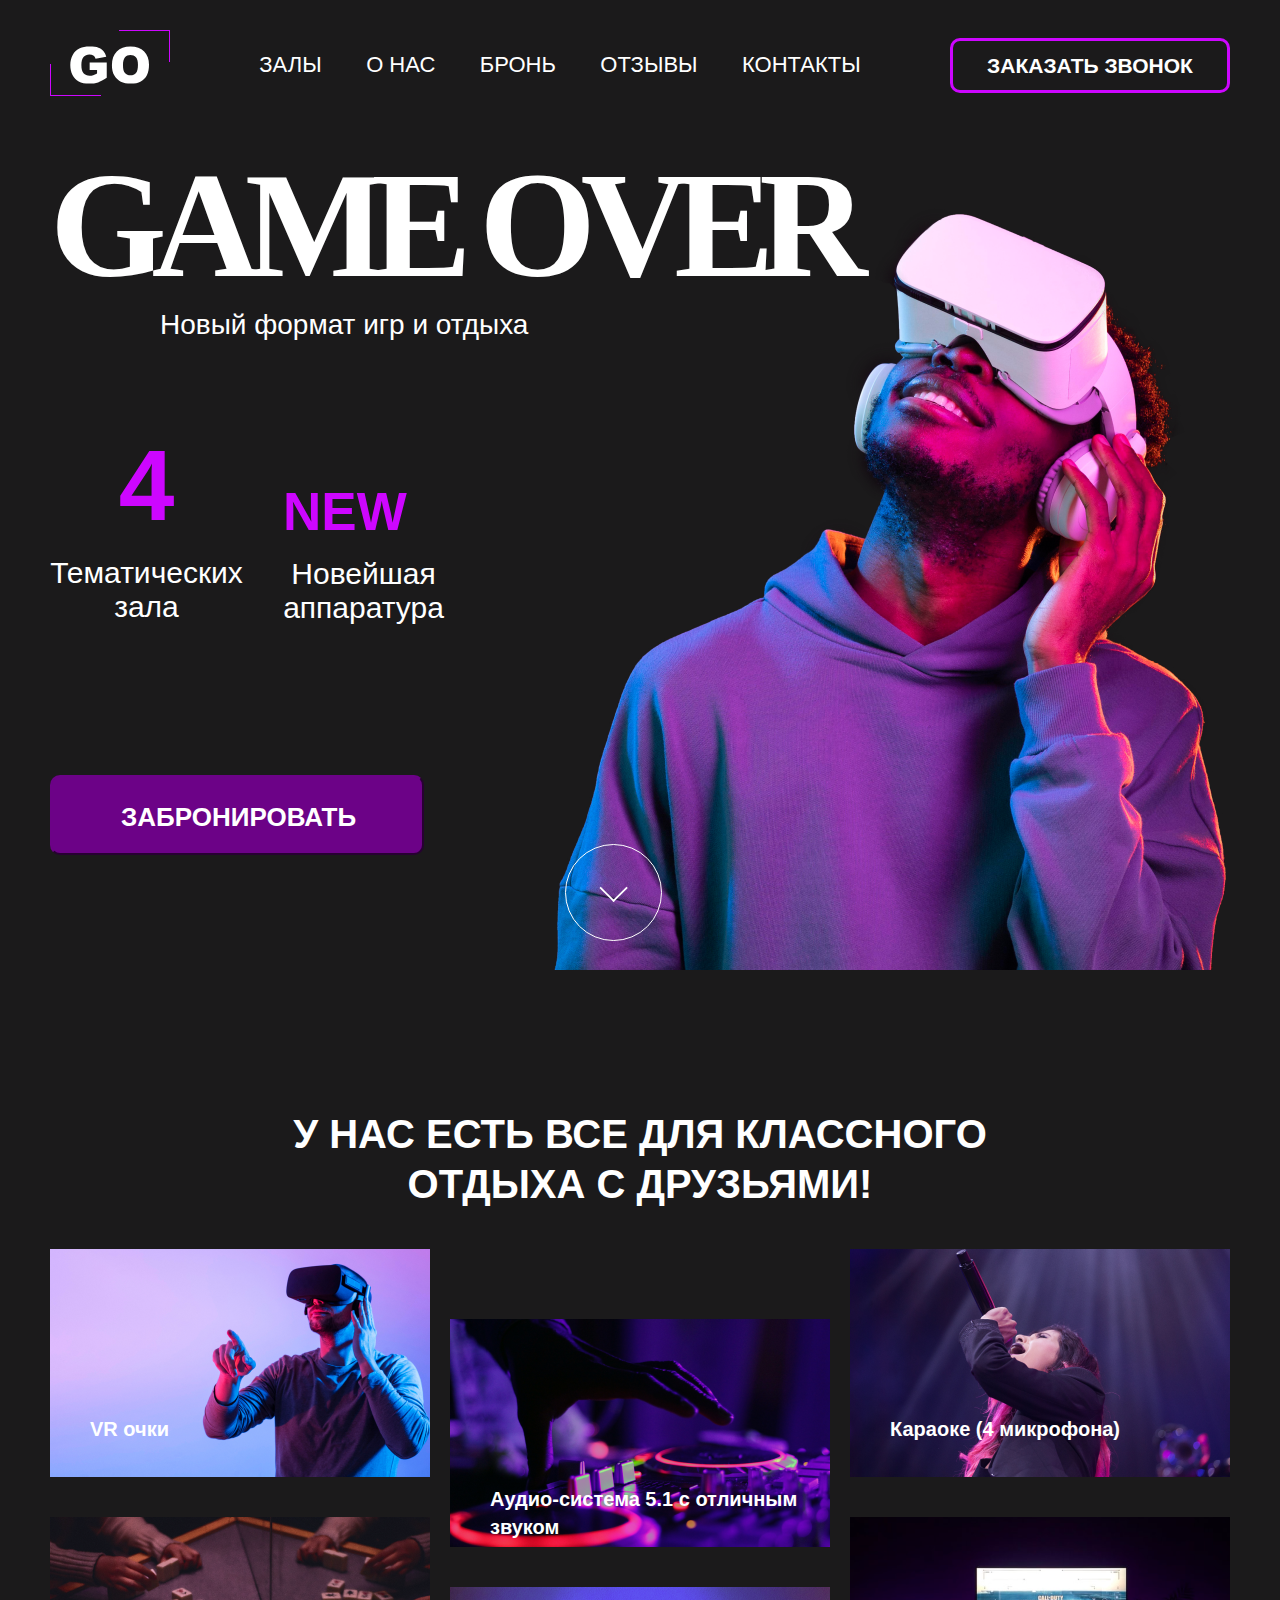
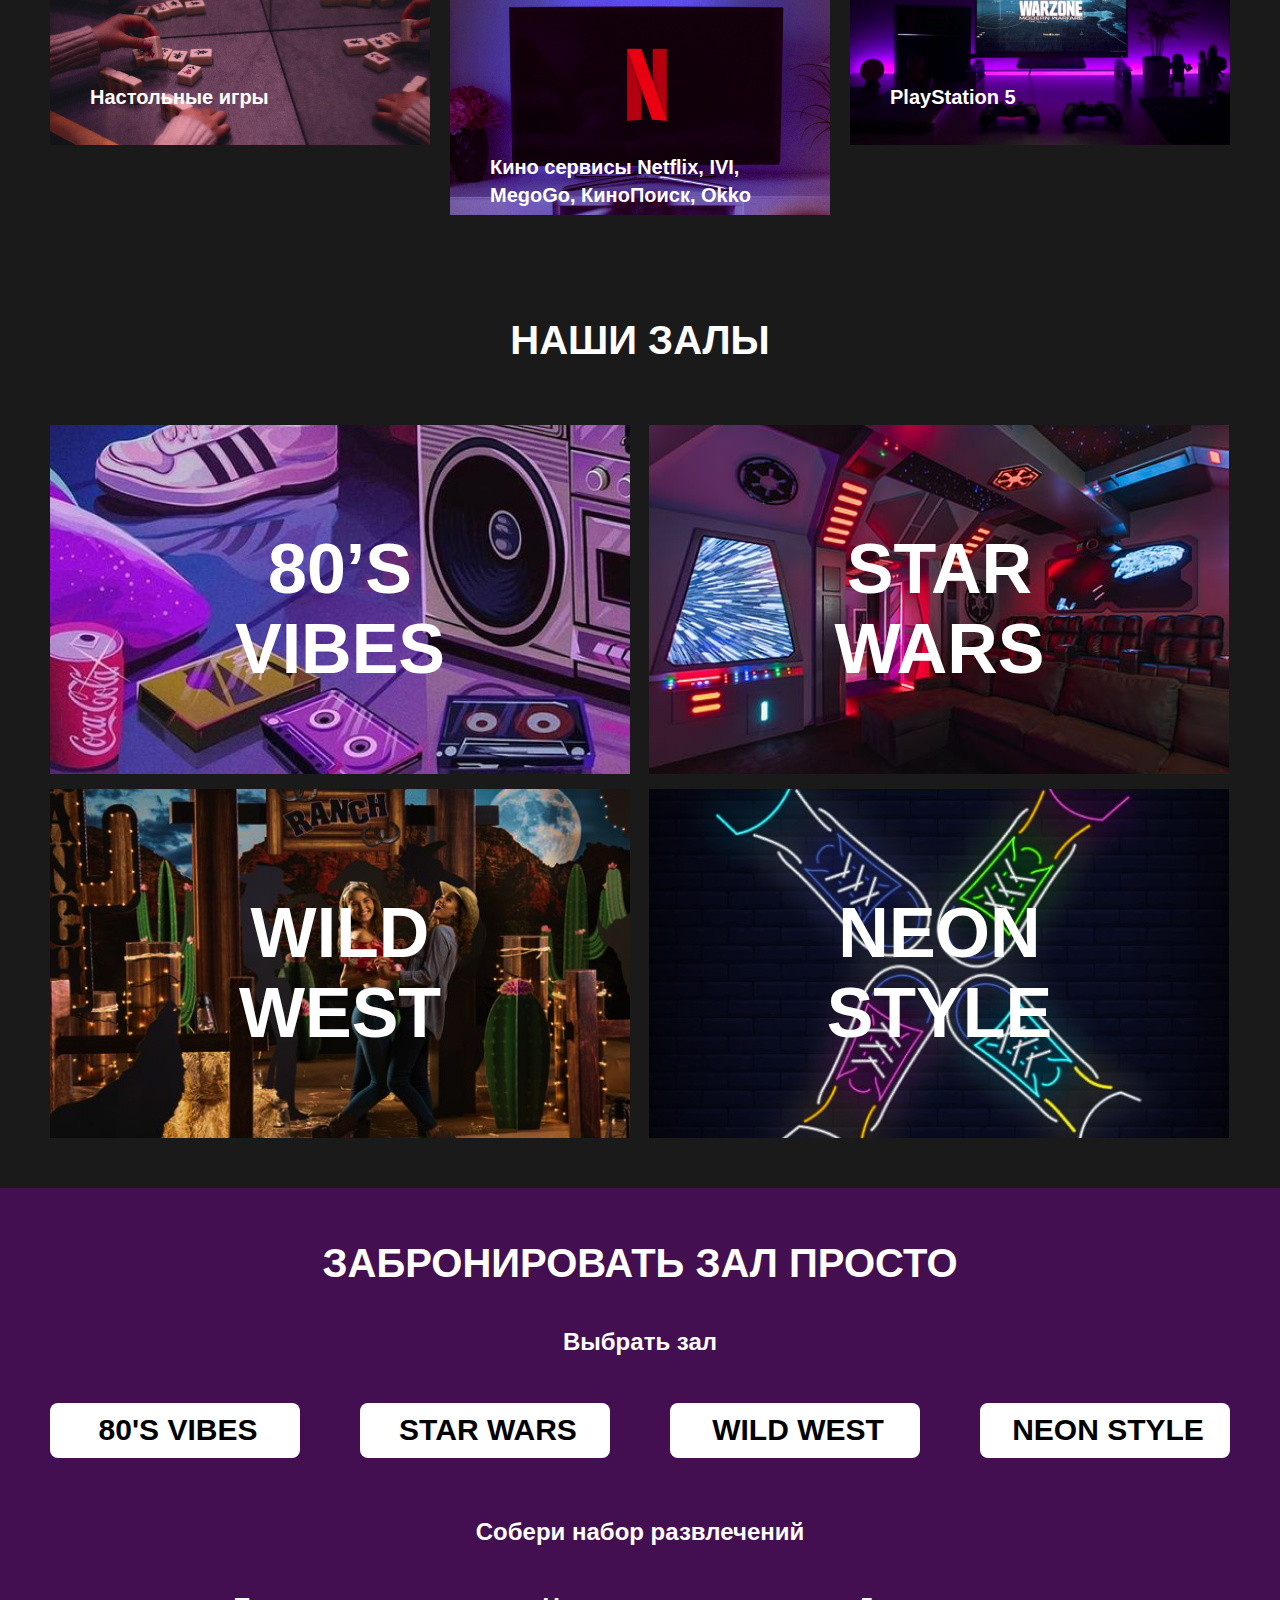
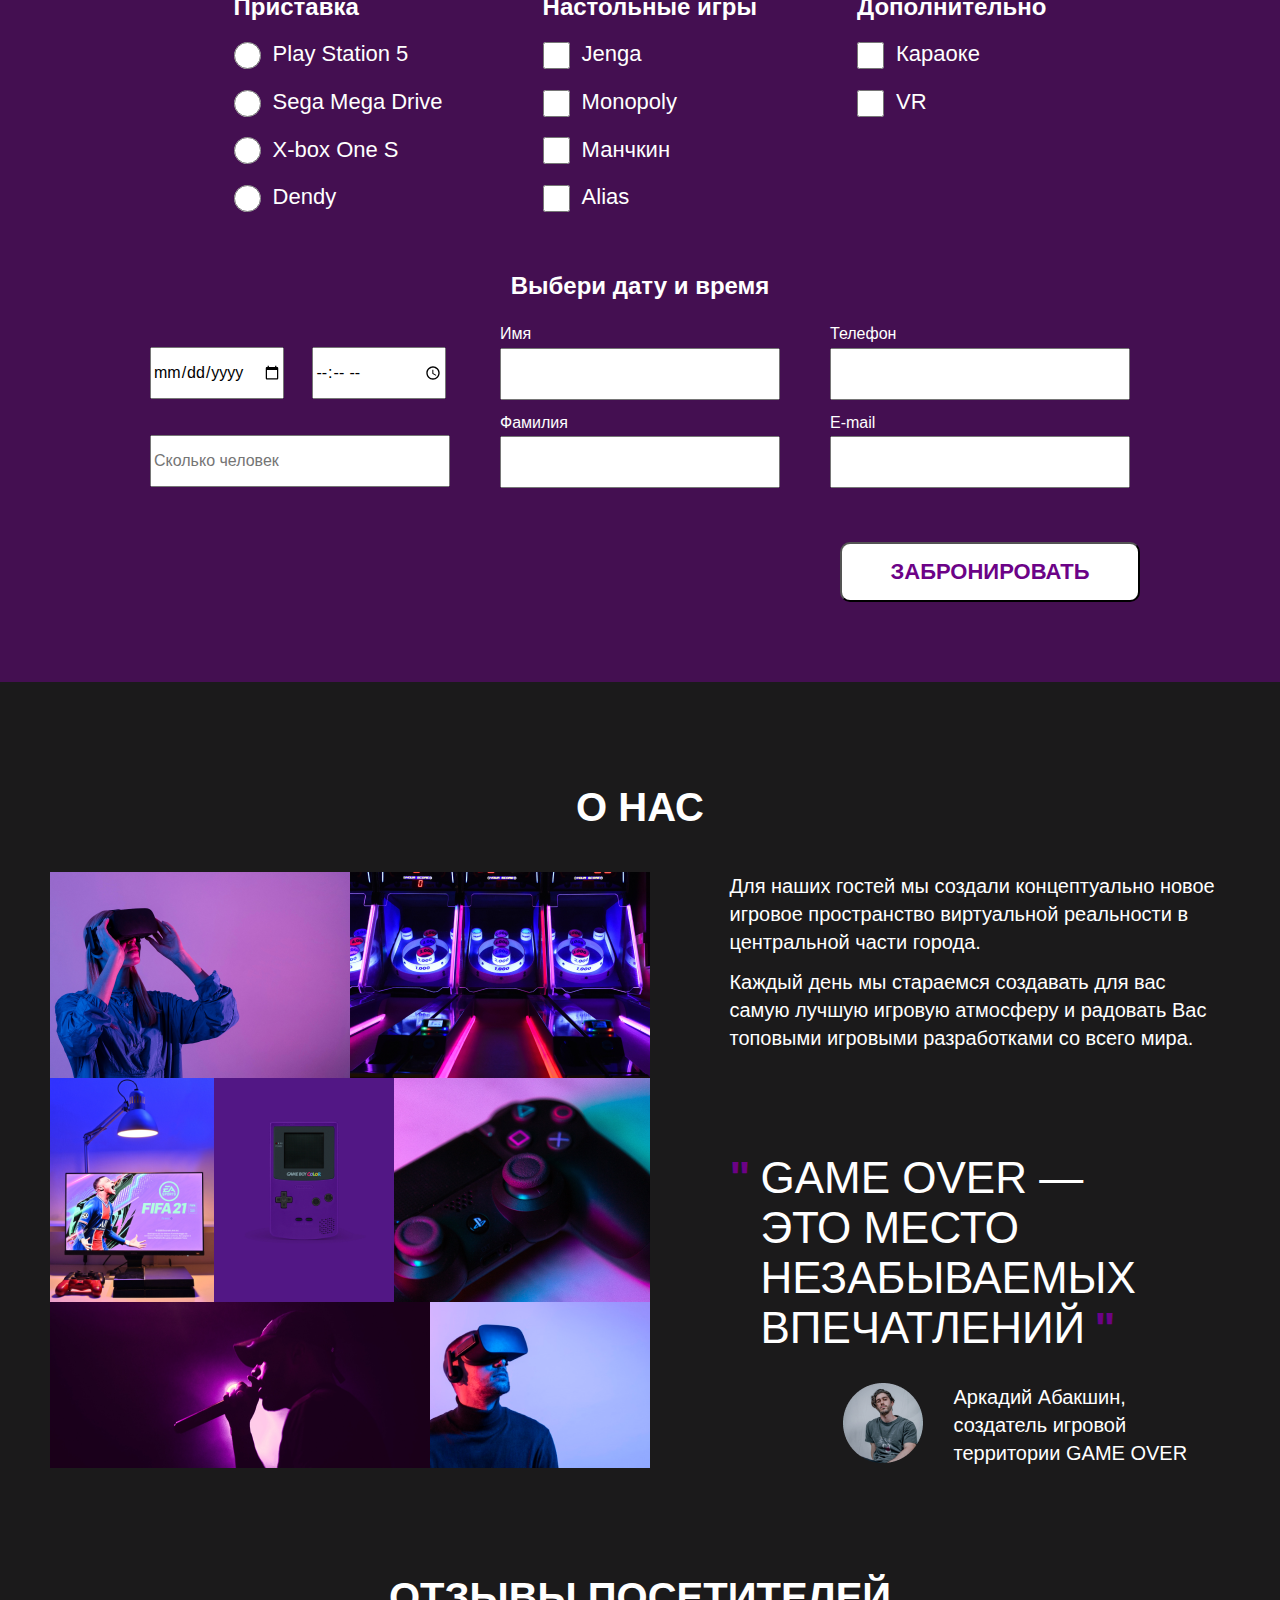
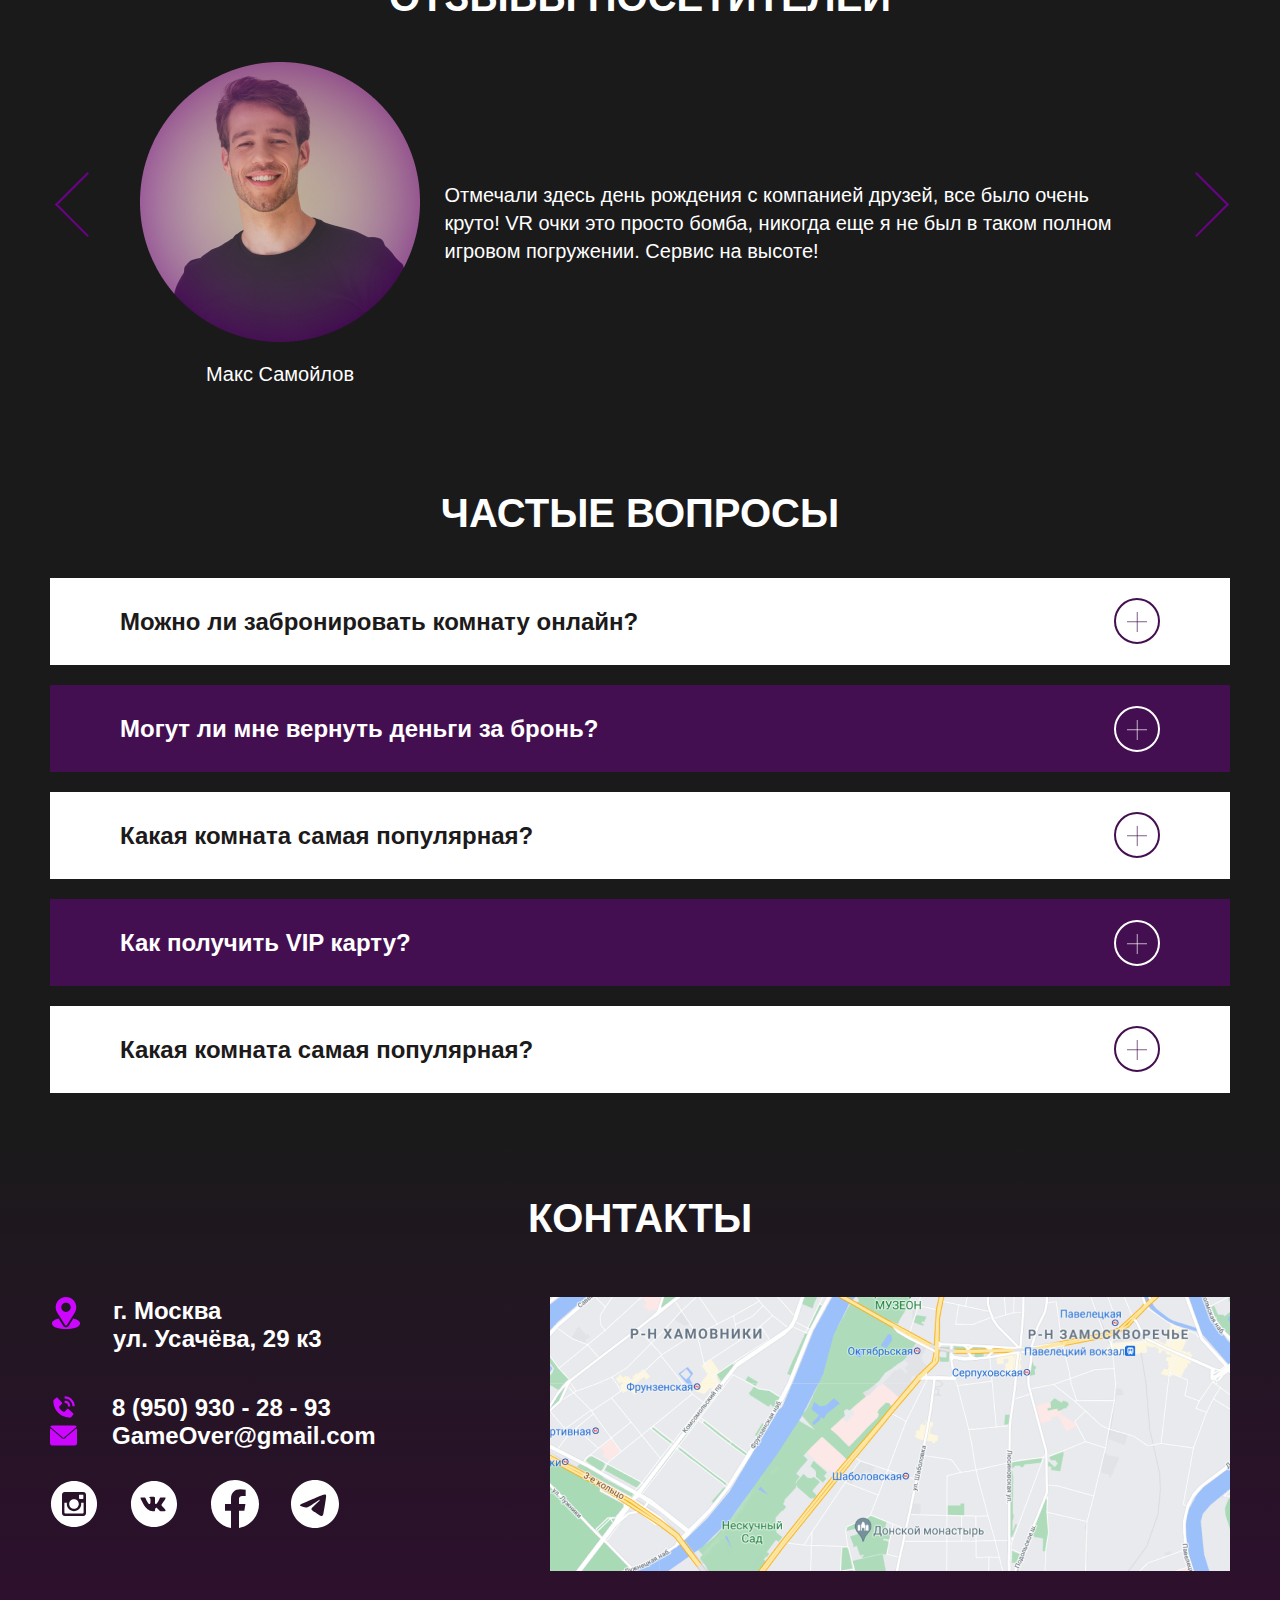
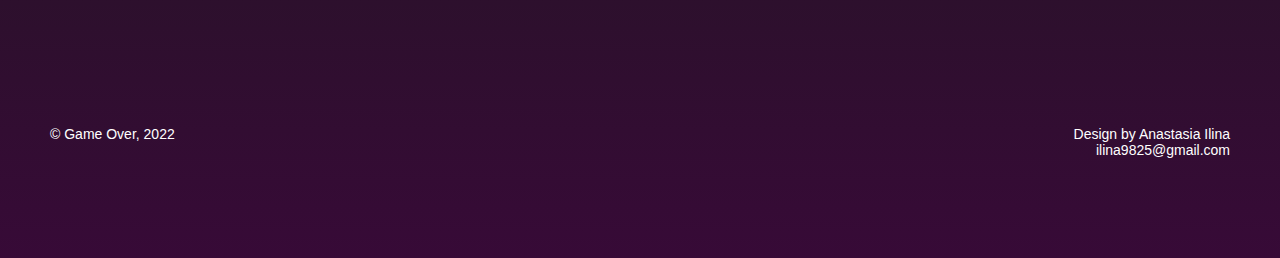
==== commit e4dcbf9f: "update" ====
--- a/index.html
+++ b/index.html
@@ -232,8 +232,8 @@
         <label class="form__list-date form__list-date2-2" for="time1">
           <input class="form__item-date" name="time" type="time" id="time1" required>
         </label>
-        <label class="form__list-hm" for="howmuch">
-          <input class="form__item-hm" type="number" placeholder="Сколько человек" name="number" id="howmuch" required>
+        <label class="form__list-hm" for="howmuch2">
+          <input class="form__item-hm" type="number" placeholder="Сколько человек" name="number" id="howmuch2" required>
         </label>
       </div>
 
@@ -414,29 +414,24 @@
       <h2 class="questions__start-word">Частые вопросы</h2>
 
       <ul>
-        <li class="questions__block questions__block-white">
+        <li class="questions__block questions__block-white ">
           <p class="questions__text questions__text-white">Можно ли забронировать комнату онлайн?</p>
-          <p class="questions__block-white_for-point"></p>
-        </li>
-
-        <li class="questions__block questions__block-purple">
+        </li>
+
+        <li class="questions__block questions__block-purple ">
           <p class="questions__text questions__text-purple">Могут ли мне вернуть деньги за бронь?</p>
-          <p class="questions__block-purple_for-point"></p>
         </li>
 
         <li class="questions__block questions__block-white">
           <p class="questions__text questions__text-white">Какая комната самая популярная?</p>
-          <p class="questions__block-white_for-point"></p>
-        </li>
-
-        <li class="questions__block questions__block-purple">
+        </li>
+
+        <li class="questions__block questions__block-purple ">
           <p class="questions__text questions__text-purple">Как получить VIP карту?</p>
-          <p class="questions__block-purple_for-point"></p>
         </li>
 
         <li class="questions__block questions__block-white">
           <p class="questions__text questions__text-white">Какая комната самая популярная?</p>
-          <p class="questions__block-white_for-point"></p>
         </li>
       </ul>
 
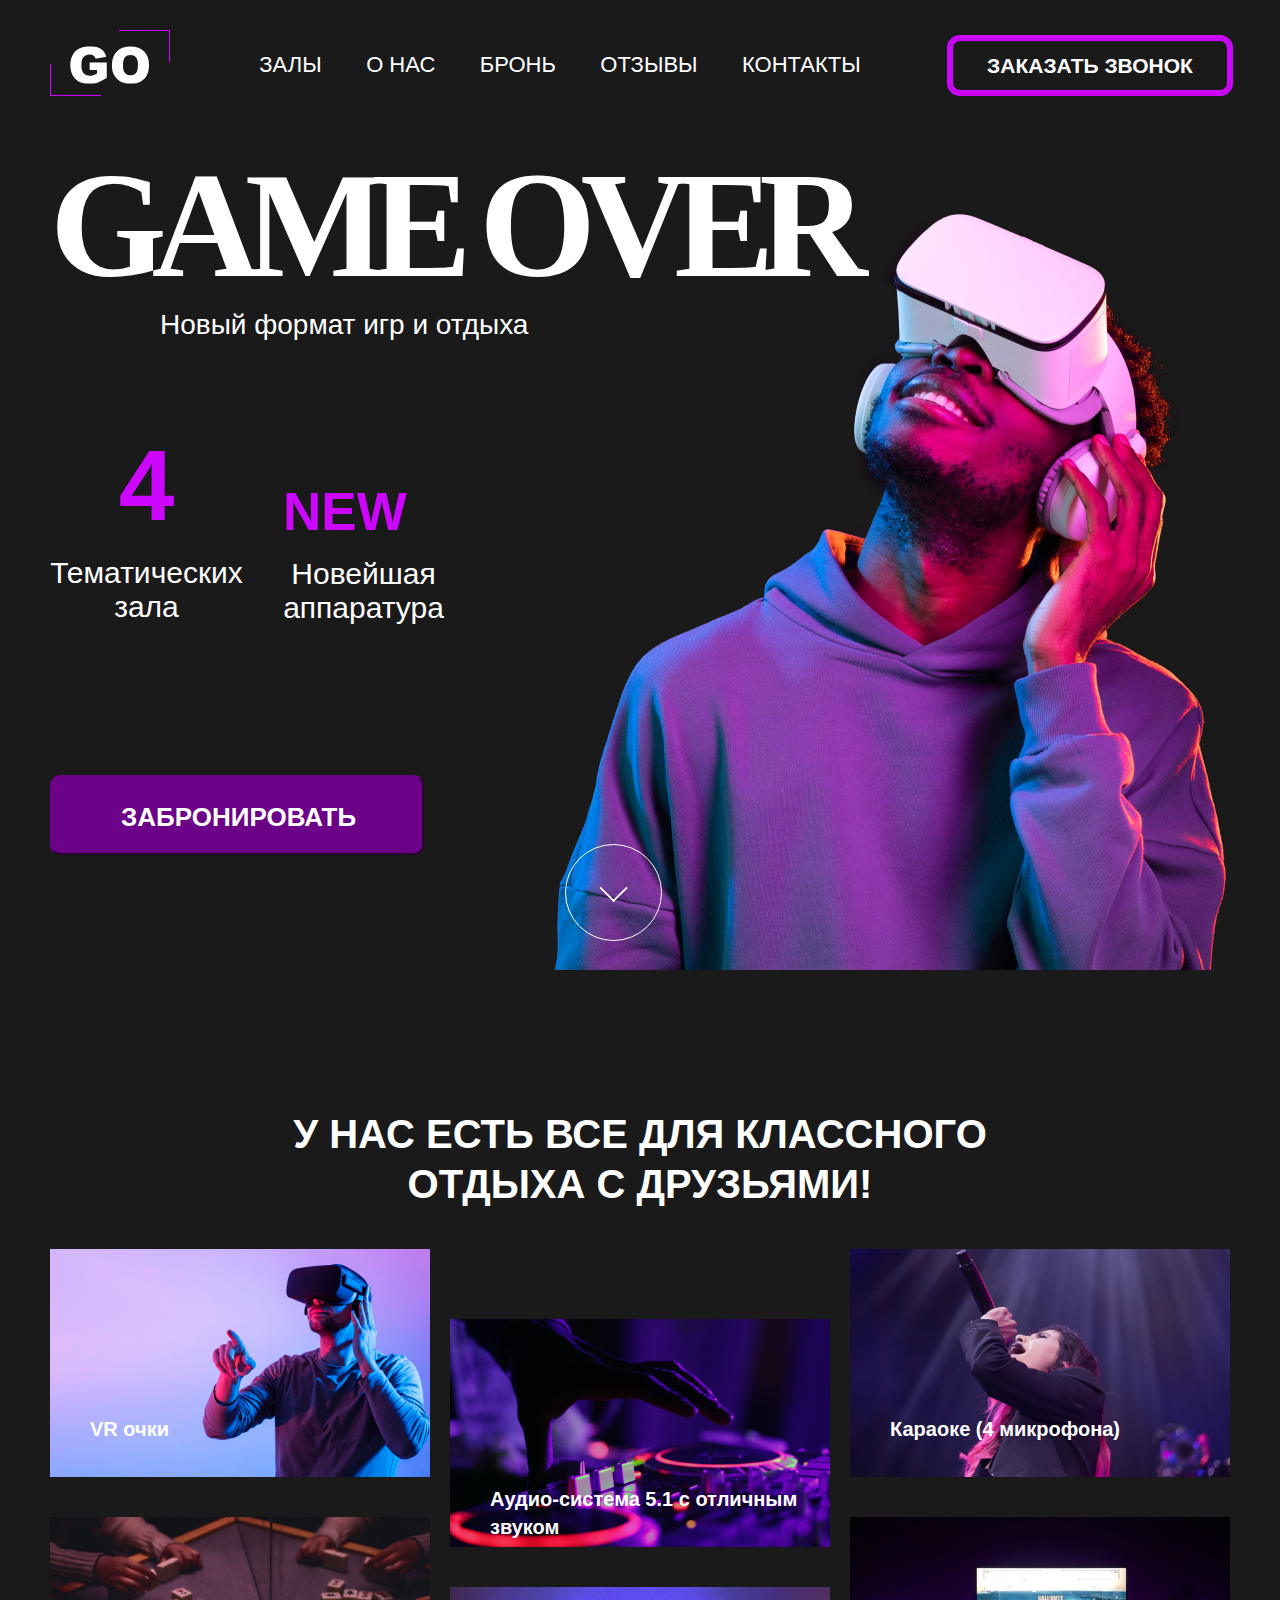
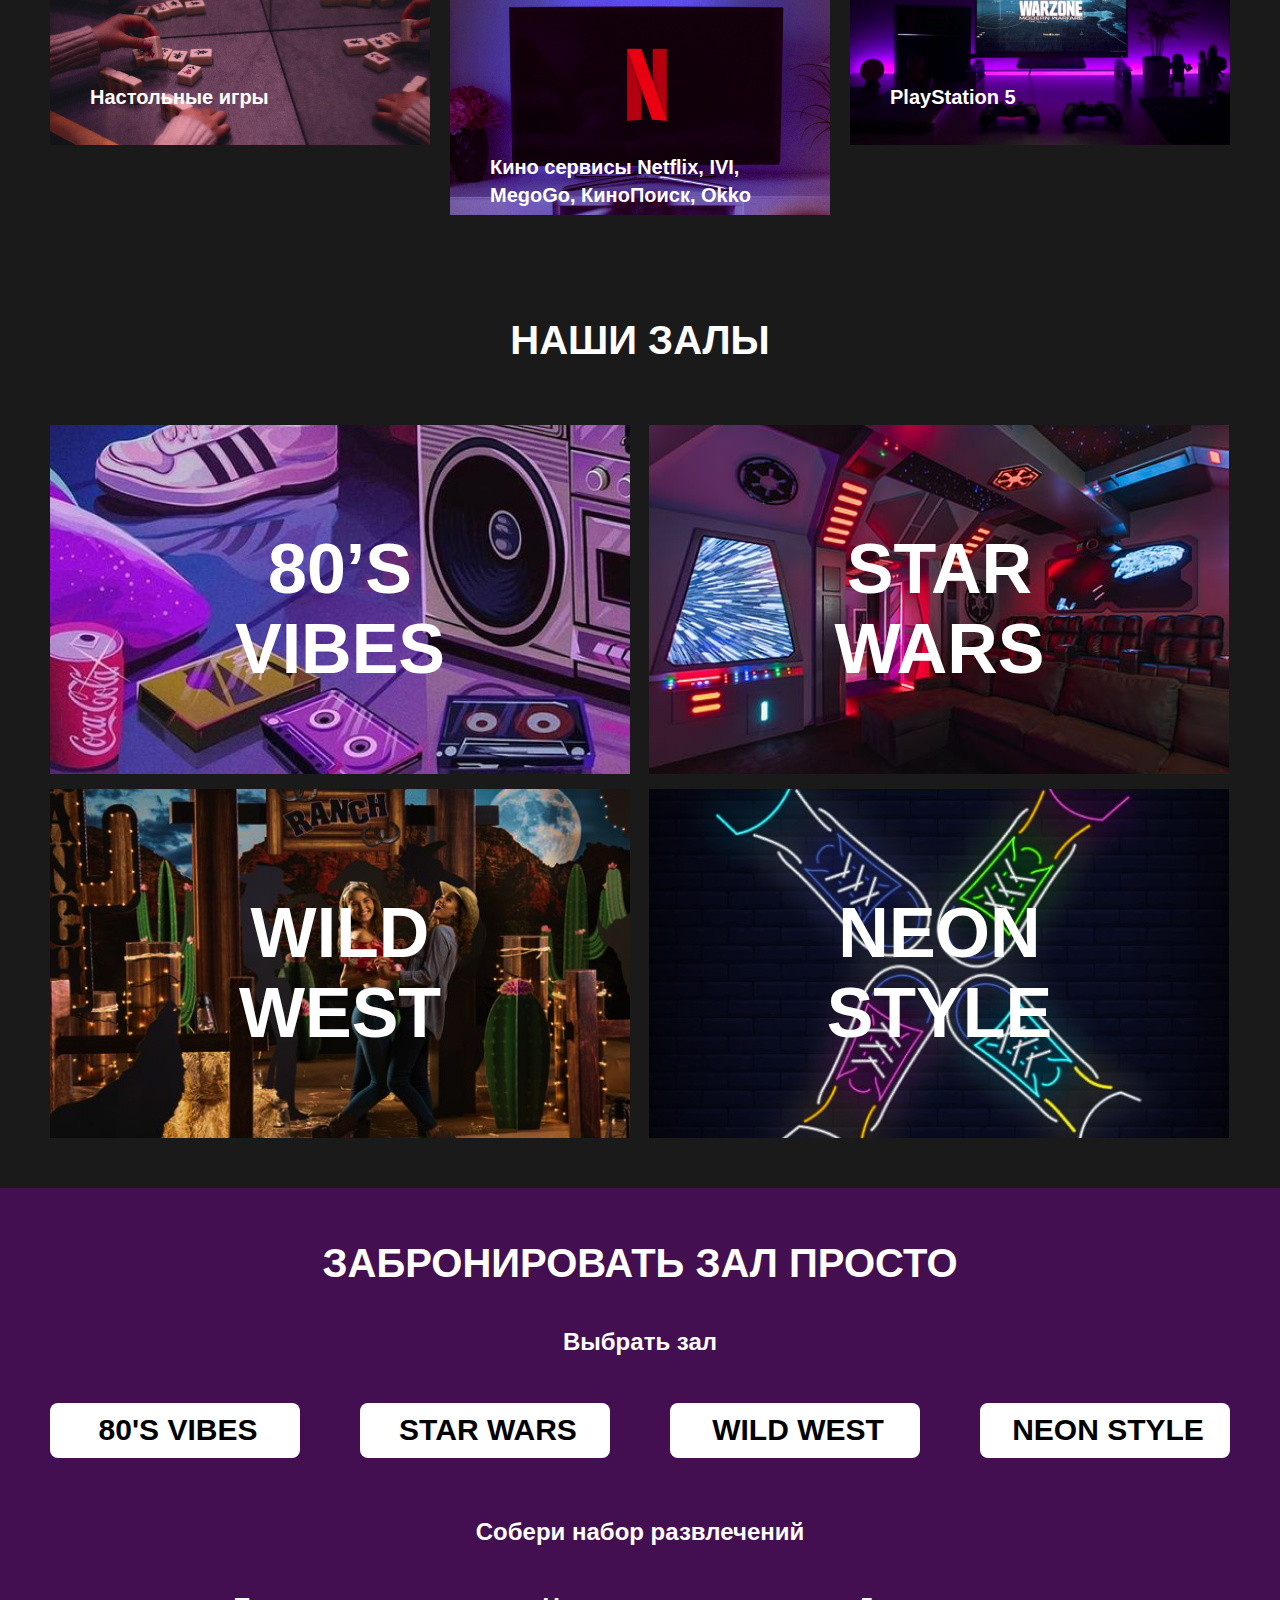
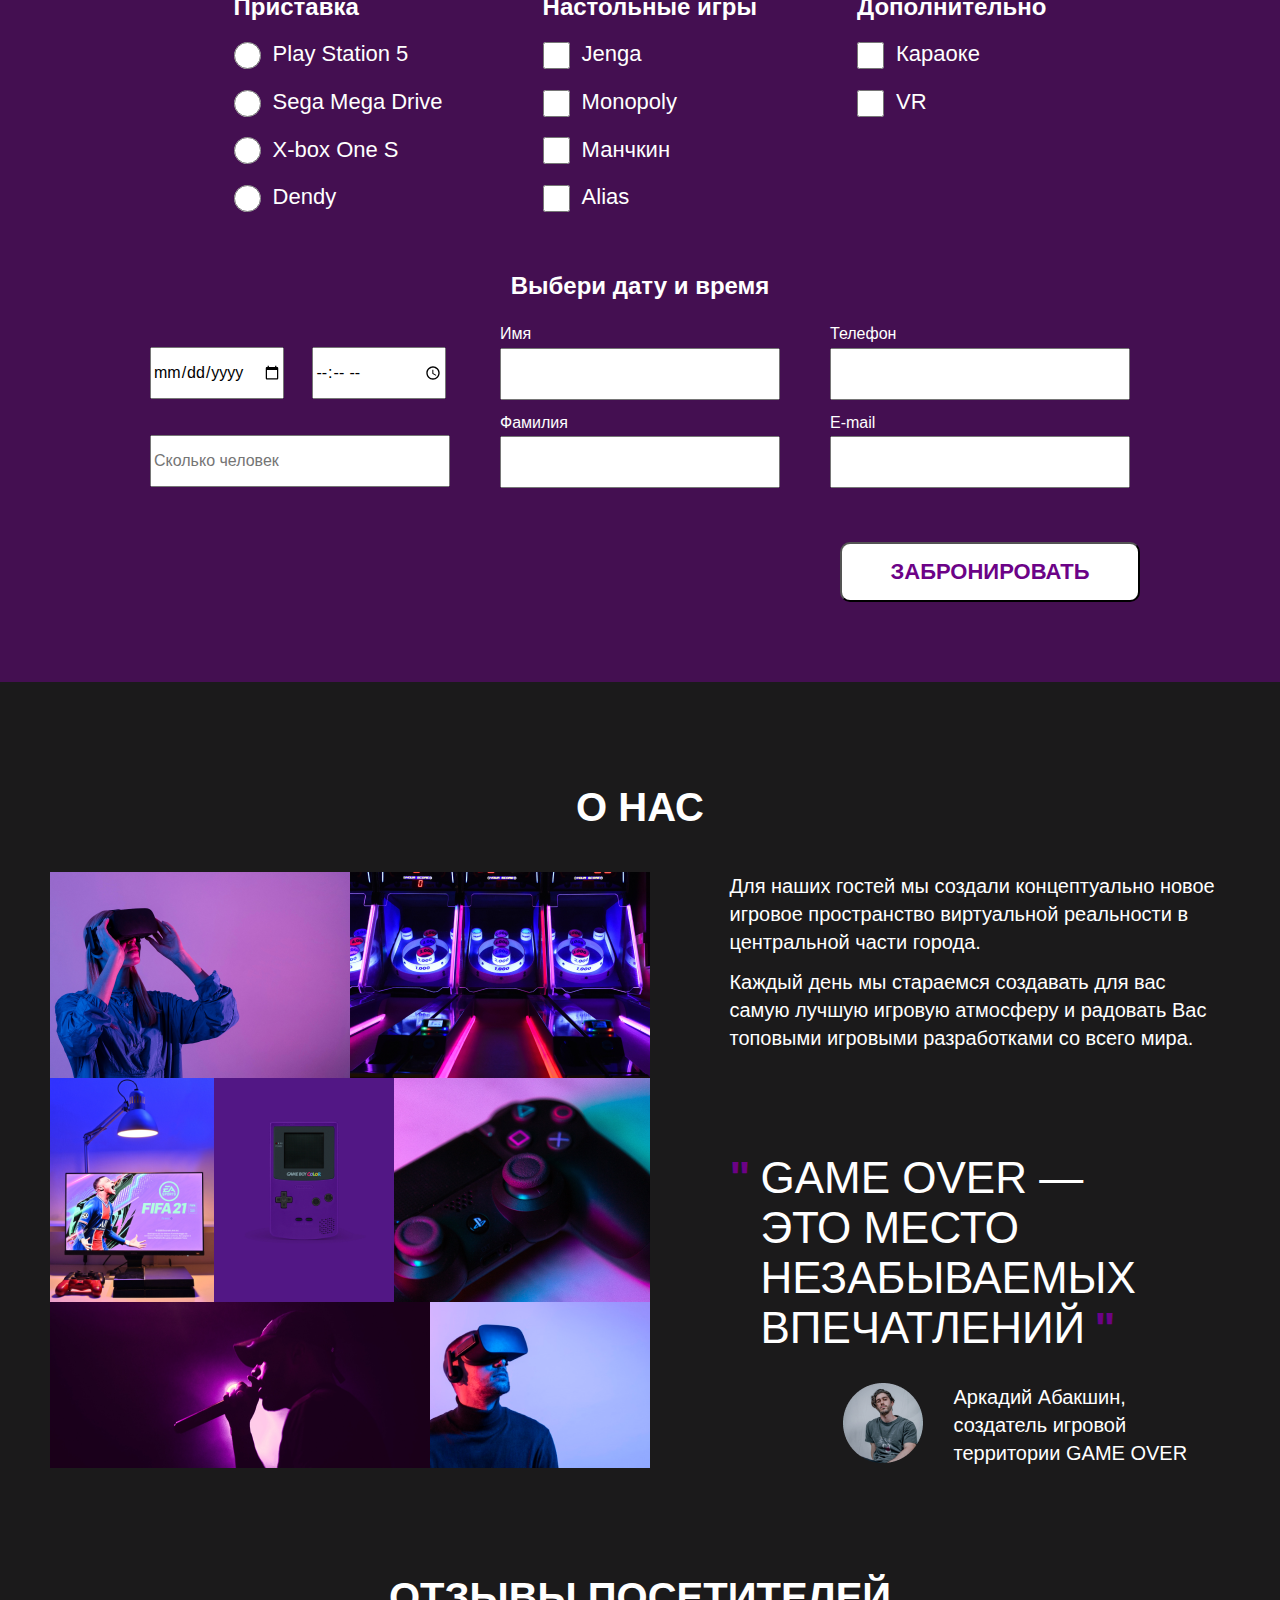
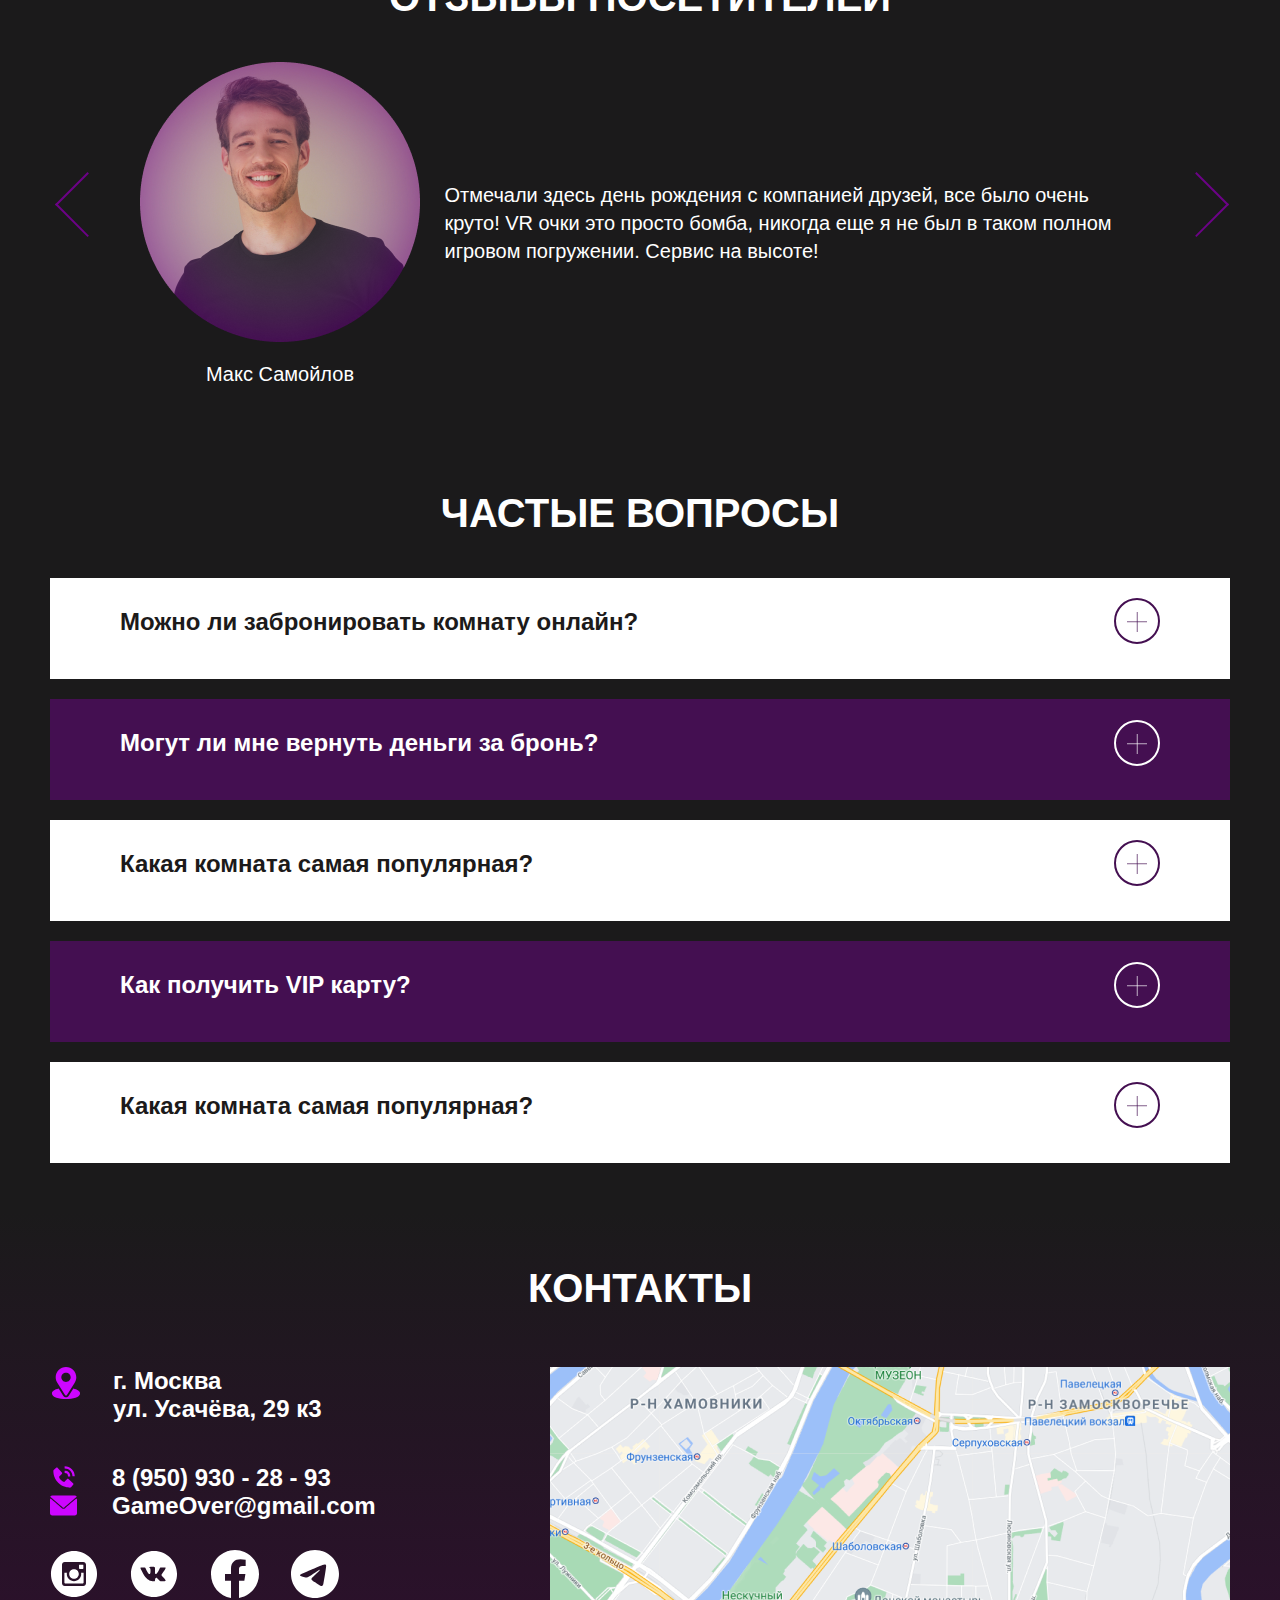
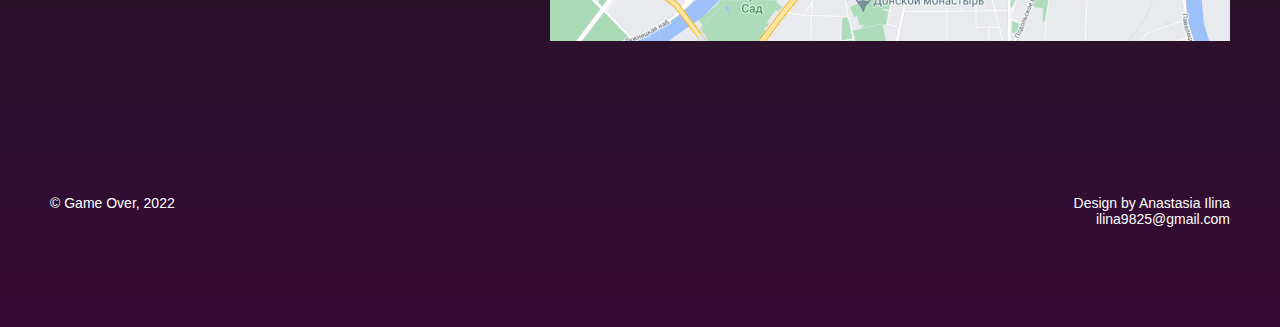
==== commit 6ade8025: "overlay and accrodion" ====
--- a/index.html
+++ b/index.html
@@ -6,6 +6,7 @@
   <link rel="icon" type="image/svg+xml" href="head/img/icon.svg">
   <link rel="stylesheet" href="style/style.css">
   <meta name="viewport" content="width=device-width, initial-scale=1">
+  <script src="scripts/script.js" defer></script>
 </head>
 <body>
 
@@ -38,11 +39,28 @@
         </ul>
       </div>
 
-    <button class="menu__order" href="https://vk.com">Заказать звонок</button>
+    <button class="menu__order">Заказать звонок</button>
     </div>
 </header>
 
 <main>
+  <div class="modal">
+    <div class="modal__main">
+      <h2 class="modal__heading">
+        Заказать звонок
+      </h2>
+      <form action="">
+        <label class="modal__label">Имя:
+          <input class="modal__input" type="text" name="name">
+        </label>
+        <label class="modal__label">Телефон:
+          <input class="modal__input" type="tel" name="phone">
+        </label >
+        <button class="modal__submit" type="submit">Позвонить мне</button>
+      </form>
+      <button class="modal__close">&#10006;</button>
+    </div>
+  </div>
   <section class="banner">
     <div class="container">
 
@@ -161,6 +179,7 @@
     <h2 class="form__title">
       Забронировать зал просто
     </h2>
+      <!--TODO Доделать стили input radio класс:checked::псевдоэдлементы-->
     <form action="https://jsonplaceholder.typicode.com/posts" method="POST">
       <h3 class="form__main-text">Выбрать зал</h3>
       <div class="form__list-halls">
@@ -415,23 +434,79 @@
 
       <ul>
         <li class="questions__block questions__block-white ">
-          <p class="questions__text questions__text-white">Можно ли забронировать комнату онлайн?</p>
+          <h3>
+            <button class="questions__button questions__text-white">
+              <span class="questions__text">
+                Можно ли забронировать комнату онлайн?
+              </span>
+            </button>
+          </h3>
+            <div class="questions__text-wrapper">
+              <p class="questions__text-footer">
+                Да, забронировать комнату вы можете онлайн, заполнив форму на нашем сайте. Также вы можете забронировать комнату позвонив по телефону 8 (999) 958 - 48 - 38
+              </p>
+            </div>
         </li>
 
         <li class="questions__block questions__block-purple ">
-          <p class="questions__text questions__text-purple">Могут ли мне вернуть деньги за бронь?</p>
-        </li>
-
-        <li class="questions__block questions__block-white">
-          <p class="questions__text questions__text-white">Какая комната самая популярная?</p>
+          <h3>
+            <button class="questions__button questions__text-purple">
+              <span class="questions__text">
+              Могут ли мне вернуть деньги за бронь?
+            </span>
+            </button>
+          </h3>
+          <div class="questions__text-wrapper">
+            <p class="questions__text-footer questions__text-footer-purple">
+              Да, забронировать комнату вы можете онлайн, заполнив форму на нашем сайте. Также вы можете забронировать комнату позвонив по телефону 8 (999) 958 - 48 - 38
+            </p>
+          </div>
+        </li>
+
+        <li class="questions__block questions__block-white ">
+          <h3>
+            <button class="questions__button questions__text-white">
+              <span class="questions__text">
+                Какая комната самая популярная?
+              </span>
+            </button>
+          </h3>
+          <div class="questions__text-wrapper">
+            <p class="questions__text-footer">
+              Да, забронировать комнату вы можете онлайн, заполнив форму на нашем сайте. Также вы можете забронировать комнату позвонив по телефону 8 (999) 958 - 48 - 38
+            </p>
+          </div>
         </li>
 
         <li class="questions__block questions__block-purple ">
-          <p class="questions__text questions__text-purple">Как получить VIP карту?</p>
-        </li>
-
-        <li class="questions__block questions__block-white">
-          <p class="questions__text questions__text-white">Какая комната самая популярная?</p>
+          <h3>
+            <button class="questions__button questions__text-purple">
+              <span class="questions__text">
+              Как получить VIP карту?
+            </span>
+            </button>
+          </h3>
+          <div class="questions__text-wrapper">
+            <p class="questions__text-footer questions__text-footer-purple">
+              Да, забронировать комнату вы можете онлайн, заполнив форму на нашем сайте. Также вы можете забронировать комнату позвонив по телефону 8 (999) 958 - 48 - 38
+            </p>
+          </div>
+        </li>
+
+
+        <li class="questions__block questions__block-white ">
+          <h3>
+            <button class="questions__button questions__text-white">
+              <span class="questions__text">
+                Какая комната самая популярная?
+              </span>
+            </button>
+          </h3>
+          <div class="questions__text-wrapper">
+            <p class="questions__text-footer">
+              Да, забронировать комнату вы можете онлайн, заполнив форму на нашем сайте. Также вы можете забронировать комнату позвонив по телефону 8 (999) 958 - 48 - 38
+            </p>
+          </div>
         </li>
       </ul>
 
@@ -470,23 +545,23 @@
 
       <ul class="contacts__messagers">
         <li class="contacts__mes">
-          <a href="https://instagram.com">
-            <svg class="contacts__link_inst" width="50" height="50" viewBox="0 0 50 50" xmlns="http://www.w3.org/2000/svg">
+          <a href="https://instagram.com" class="contacts__links" aria-label="Ссылка">
+            <svg  width="50" height="50" fill="currentColor" viewbox="0 0 50 50" xmlns="http://www.w3.org/2000/svg">
               <path d="M32.5001 24.9998C32.5001 26.9889 31.71 28.8965 30.3034 30.3031C28.8969 31.7096 26.9892 32.4998 25.0001 32.4998C23.011 32.4998 21.1033 31.7096 19.6968 30.3031C18.2903 28.8965 17.5001 26.9889 17.5001 24.9998C17.5001 24.5723 17.5451 24.1548 17.6226 23.7498H15.0001V33.7423C15.0001 34.4373 15.5626 34.9998 16.2576 34.9998H33.7451C34.0782 34.9991 34.3974 34.8663 34.6327 34.6306C34.868 34.3948 35.0001 34.0753 35.0001 33.7423V23.7498H32.3776C32.4551 24.1548 32.5001 24.5723 32.5001 24.9998ZM25.0001 29.9998C25.6569 29.9996 26.3072 29.8701 26.9139 29.6186C27.5206 29.3671 28.0719 28.9986 28.5362 28.534C29.0005 28.0695 29.3687 27.5181 29.6199 26.9112C29.8711 26.3044 30.0003 25.654 30.0001 24.9973C30 24.3405 29.8704 23.6902 29.6189 23.0835C29.3675 22.4767 28.9989 21.9255 28.5344 21.4612C28.0699 20.9969 27.5185 20.6287 26.9116 20.3775C26.3048 20.1263 25.6544 19.9971 24.9976 19.9973C23.6712 19.9976 22.3993 20.5248 21.4616 21.463C20.5239 22.4011 19.9973 23.6733 19.9976 24.9998C19.998 26.3262 20.5252 27.5981 21.4633 28.5358C22.4015 29.4735 23.6737 30.0001 25.0001 29.9998ZM31.0001 19.7498H33.9976C34.1968 19.7498 34.3878 19.6708 34.5288 19.5302C34.6699 19.3897 34.7495 19.1989 34.7501 18.9998V16.0023C34.7501 15.8027 34.6708 15.6113 34.5297 15.4702C34.3886 15.329 34.1972 15.2498 33.9976 15.2498H31.0001C30.8005 15.2498 30.6091 15.329 30.468 15.4702C30.3269 15.6113 30.2476 15.8027 30.2476 16.0023V18.9998C30.2501 19.4123 30.5876 19.7498 31.0001 19.7498ZM25.0001 0.999756C18.6349 0.999756 12.5304 3.52832 8.02956 8.02919C3.52869 12.5301 1.00012 18.6346 1.00012 24.9998C1.00012 31.365 3.52869 37.4694 8.02956 41.9703C12.5304 46.4712 18.6349 48.9998 25.0001 48.9998C28.1518 48.9998 31.2727 48.379 34.1845 47.1729C37.0963 45.9667 39.7421 44.1989 41.9707 41.9703C44.1993 39.7417 45.9671 37.096 47.1732 34.1842C48.3793 31.2723 49.0001 28.1515 49.0001 24.9998C49.0001 21.848 48.3793 18.7272 47.1732 15.8154C45.9671 12.9035 44.1993 10.2578 41.9707 8.02919C39.7421 5.80059 37.0963 4.03276 34.1845 2.82665C31.2727 1.62053 28.1518 0.999756 25.0001 0.999756ZM37.5001 34.7223C37.5001 36.2498 36.2501 37.4998 34.7226 37.4998H15.2776C13.7501 37.4998 12.5001 36.2498 12.5001 34.7223V15.2773C12.5001 13.7498 13.7501 12.4998 15.2776 12.4998H34.7226C36.2501 12.4998 37.5001 13.7498 37.5001 15.2773V34.7223Z"/>
             </svg>
           </a>
         </li>
         <li class="contacts__mes">
-          <a href="https://vk.com">
-            <svg class="contacts__link_vk" width="50" height="50" viewBox="0 0 50 50" xmlns="http://www.w3.org/2000/svg">
+          <a href="https://vk.com" class="contacts__links" aria-label="Ссылка">
+            <svg width="50" height="50" fill="currentColor" viewbox="0 0 50 50" xmlns="http://www.w3.org/2000/svg">
               <path d="M25.0001 1C11.7451 1 1.00012 11.745 1.00012 25C1.00012 38.255 11.7451 49 25.0001 49C38.2551 49 49.0001 38.255 49.0001 25C49.0001 11.745 38.2551 1 25.0001 1ZM34.2301 28.0775C34.2301 28.0775 36.3526 30.1725 36.8751 31.145C36.8901 31.165 36.8976 31.185 36.9026 31.195C37.1151 31.5525 37.1651 31.83 37.0601 32.0375C36.8851 32.3825 36.2851 32.5525 36.0801 32.5675H32.3301C32.0701 32.5675 31.5251 32.5 30.8651 32.045C30.3576 31.69 29.8576 31.1075 29.3701 30.54C28.6426 29.695 28.0126 28.965 27.3776 28.965C27.297 28.9649 27.2168 28.9775 27.1401 29.0025C26.6601 29.1575 26.0451 29.8425 26.0451 31.6675C26.0451 32.2375 25.5951 32.565 25.2776 32.565H23.5601C22.9751 32.565 19.9276 32.36 17.2276 29.5125C13.9226 26.025 10.9476 19.03 10.9226 18.965C10.7351 18.5125 11.1226 18.27 11.5451 18.27H15.3326C15.8376 18.27 16.0026 18.5775 16.1176 18.85C16.2526 19.1675 16.7476 20.43 17.5601 21.85C18.8776 24.165 19.6851 25.105 20.3326 25.105C20.454 25.1036 20.5733 25.0727 20.6801 25.015C21.5251 24.545 21.3676 21.5325 21.3301 20.9075C21.3301 20.79 21.3276 19.56 20.8951 18.97C20.5851 18.5425 20.0576 18.38 19.7376 18.32C19.8671 18.1413 20.0378 17.9964 20.2351 17.8975C20.8151 17.6075 21.8601 17.565 22.8976 17.565H23.4751C24.6001 17.58 24.8901 17.6525 25.2976 17.755C26.1226 17.9525 26.1401 18.485 26.0676 20.3075C26.0451 20.825 26.0226 21.41 26.0226 22.1C26.0226 22.25 26.0151 22.41 26.0151 22.58C25.9901 23.5075 25.9601 24.56 26.6151 24.9925C26.7006 25.0461 26.7993 25.0746 26.9001 25.075C27.1276 25.075 27.8126 25.075 29.6676 21.8925C30.2397 20.8681 30.7369 19.8037 31.1551 18.7075C31.1926 18.6425 31.3026 18.4425 31.4326 18.365C31.5286 18.3161 31.6349 18.2912 31.7426 18.2925H36.1951C36.6801 18.2925 37.0126 18.365 37.0751 18.5525C37.1851 18.85 37.0551 19.7575 35.0226 22.51L34.1151 23.7075C32.2726 26.1225 32.2726 26.245 34.2301 28.0775Z" />
             </svg>
 
           </a>
         </li>
         <li class="contacts__mes">
-          <a href="https://facebook.com">
-            <svg class="contacts__link_fb" width="50" height="50" viewBox="0 0 50 50" xmlns="http://www.w3.org/2000/svg">
+          <a href="https://facebook.com" class="contacts__links" aria-label="Ссылка">
+            <svg width="50" height="50" fill="currentColor" viewbox="0 0 50 50" xmlns="http://www.w3.org/2000/svg">
               <g clip-path="url(#clip0_0_57)">
                 <path clip-rule="evenodd" d="M0.00012207 25.1396C0.00012207 37.5687 9.02721 47.9042 20.8335 50V31.9437H14.5835V25H20.8335V19.4438C20.8335 13.1937 24.8605 9.72292 30.5564 9.72292C32.3605 9.72292 34.3064 10 36.1105 10.2771V16.6667H32.9168C29.8605 16.6667 29.1668 18.1937 29.1668 20.1396V25H35.8335L34.723 31.9437H29.1668V50C40.973 47.9042 50.0001 37.5708 50.0001 25.1396C50.0001 11.3125 38.7501 0 25.0001 0C11.2501 0 0.00012207 11.3125 0.00012207 25.1396Z"/>
               </g>
@@ -500,8 +575,8 @@
           </a>
         </li>
         <li class="contacts__mes">
-          <a  href="https://telegram.com">
-            <svg class="contacts__link_tg" width="50" height="50" viewBox="0 0 50 50" xmlns="http://www.w3.org/2000/svg">
+          <a  href="https://telegram.com" class="contacts__links" aria-label="Ссылка">
+            <svg width="50" height="50" fill="currentColor" viewbox="0 0 50 50" xmlns="http://www.w3.org/2000/svg">
               <g clip-path="url(#clip0_0_60)">
                 <path d="M50.0001 25C50.0001 31.6304 47.3662 37.9893 42.6778 42.6777C37.9894 47.3661 31.6305 50 25.0001 50C18.3697 50 12.0109 47.3661 7.32245 42.6777C2.63404 37.9893 0.00012207 31.6304 0.00012207 25C0.00012207 18.3696 2.63404 12.0107 7.32245 7.32233C12.0109 2.63392 18.3697 0 25.0001 0C31.6305 0 37.9894 2.63392 42.6778 7.32233C47.3662 12.0107 50.0001 18.3696 50.0001 25ZM25.897 18.4563C23.4657 19.4688 18.6032 21.5625 11.3157 24.7375C10.1345 25.2062 9.51262 25.6687 9.45637 26.1187C9.36262 26.8781 10.3157 27.1781 11.6126 27.5875L12.1595 27.7594C13.4345 28.175 15.1532 28.6594 16.0439 28.6781C16.8564 28.6969 17.7595 28.3656 18.7564 27.6781C25.5657 23.0813 29.0814 20.7594 29.3001 20.7094C29.4564 20.6719 29.6751 20.6281 29.8189 20.7594C29.9657 20.8875 29.9501 21.1344 29.9345 21.2C29.8407 21.6031 26.1001 25.0781 24.1657 26.8781C23.5626 27.4406 23.1345 27.8375 23.047 27.9281C22.8543 28.125 22.6585 28.3188 22.4595 28.5094C21.272 29.6531 20.3845 30.5094 22.5064 31.9094C23.5282 32.5844 24.347 33.1375 25.1626 33.6937C26.0501 34.3 26.9376 34.9031 28.0876 35.6594C28.3782 35.8469 28.6595 36.05 28.9314 36.2437C29.9657 36.9812 30.9001 37.6437 32.047 37.5375C32.7157 37.475 33.4064 36.85 33.7564 34.975C34.5845 30.5469 36.2126 20.9562 36.5876 17.0031C36.6105 16.6745 36.5969 16.3444 36.547 16.0187C36.5176 15.756 36.3904 15.5139 36.1907 15.3406C35.9064 15.1443 35.5674 15.0427 35.222 15.05C34.2845 15.0656 32.8376 15.5688 25.897 18.4563Z"/>
               </g>
--- a/style/style.css
+++ b/style/style.css
@@ -11,6 +11,7 @@
 @import "../menu/menu.css";
 @import "../happy/happy.css";
 @import "../form/form.css";
+@import "../contacts/modal.css";
 
 * {
   box-sizing: border-box;
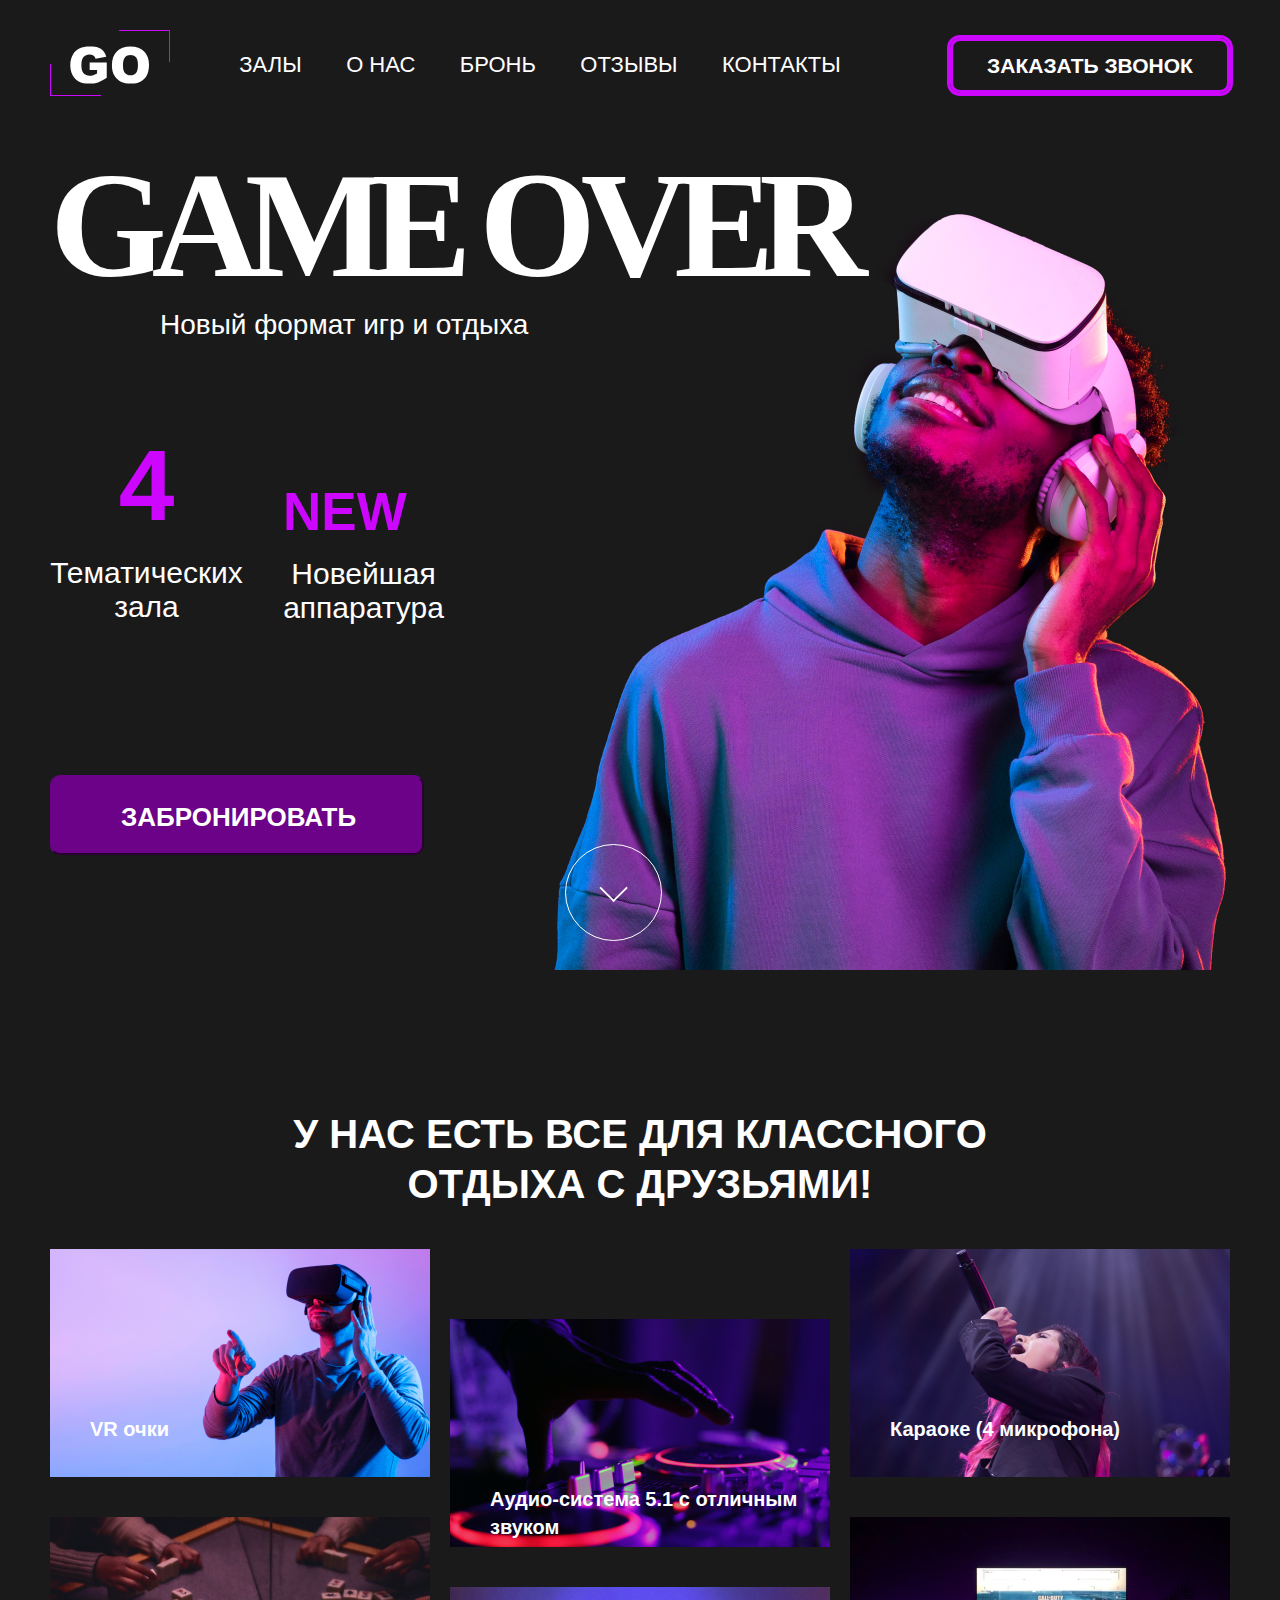
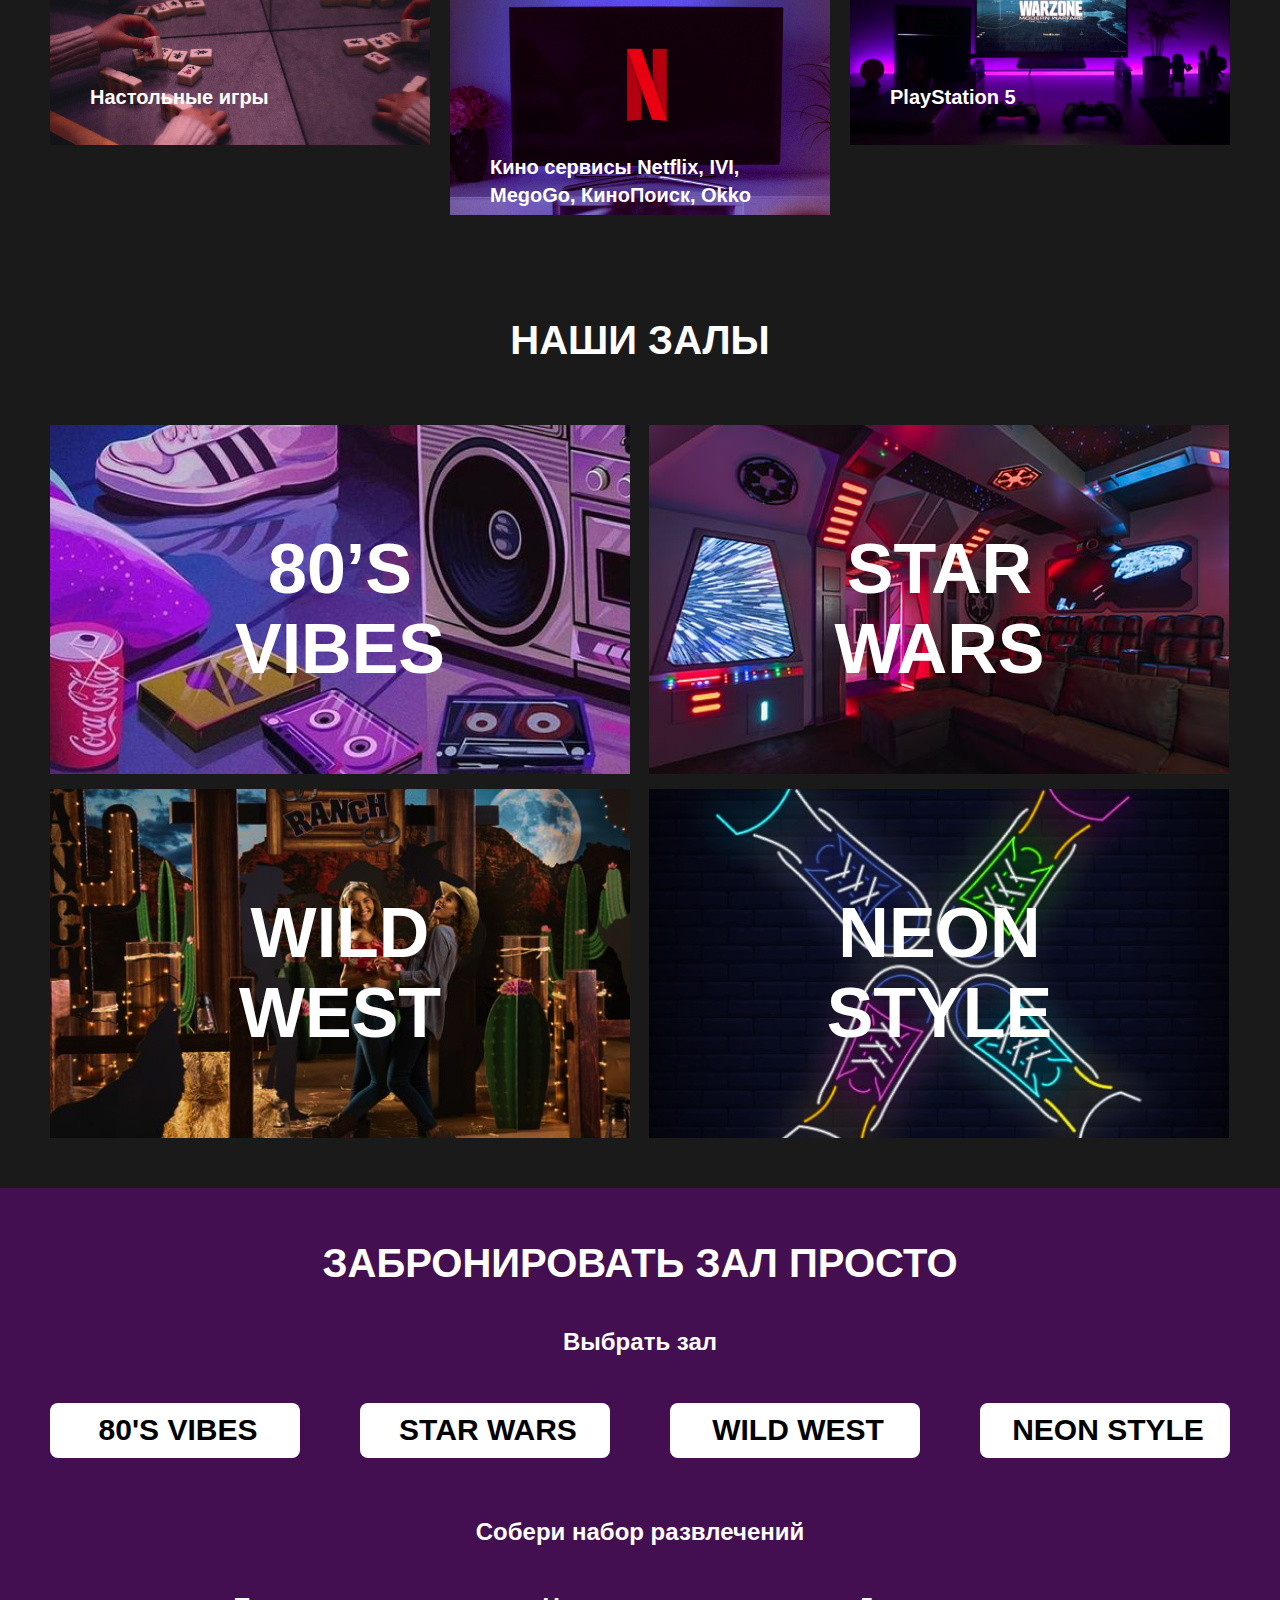
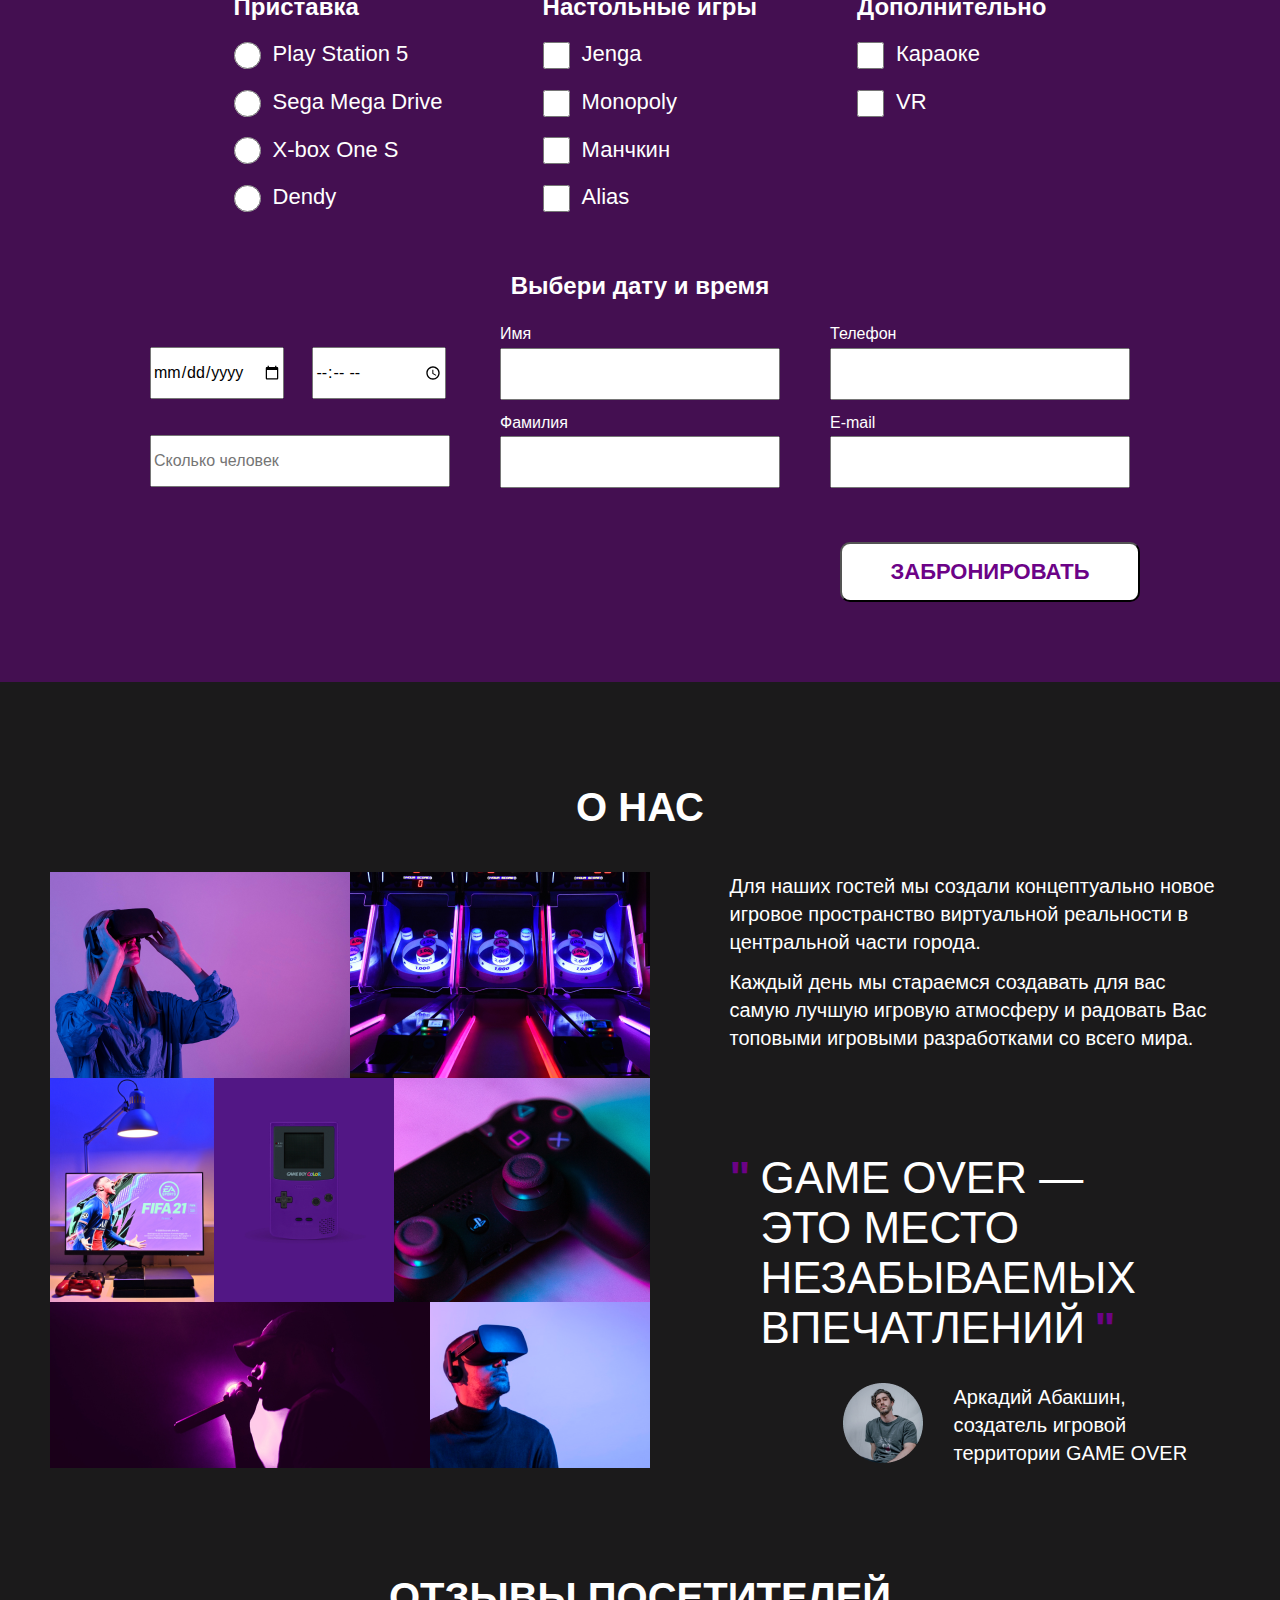
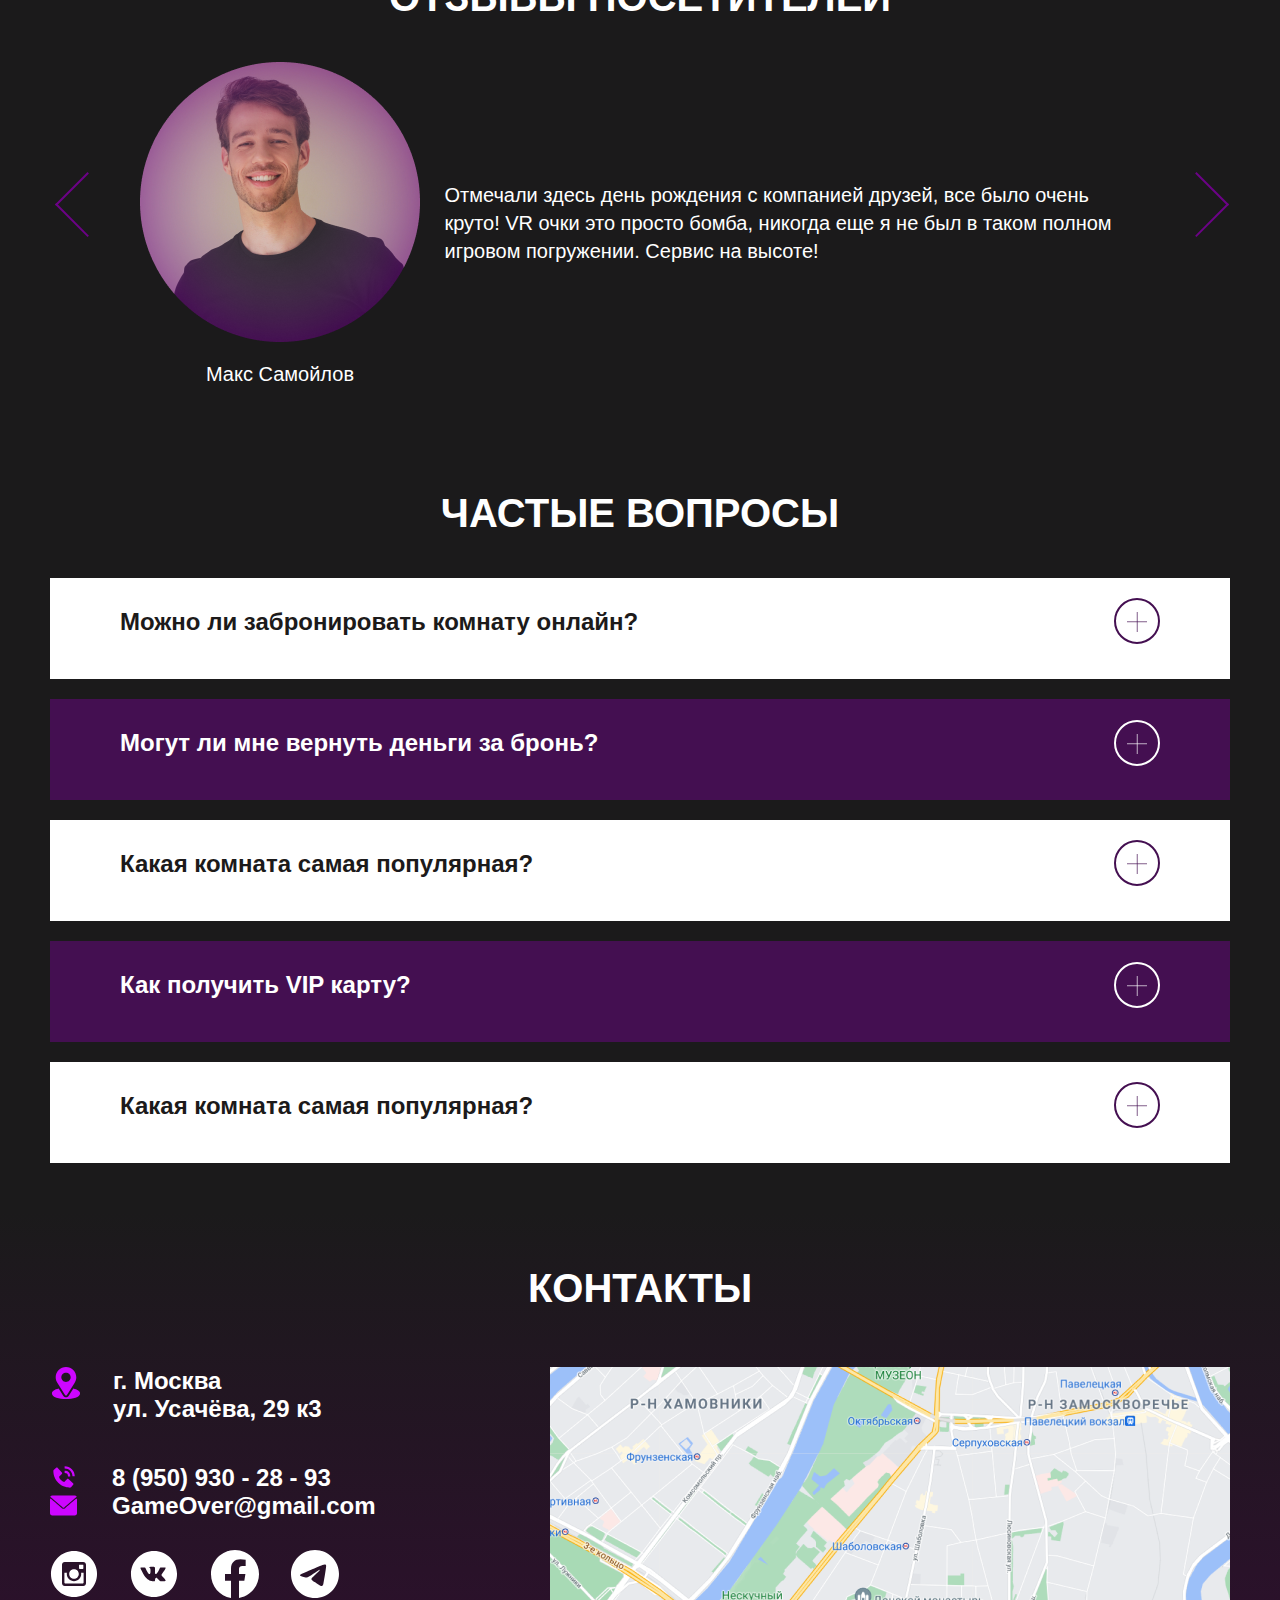
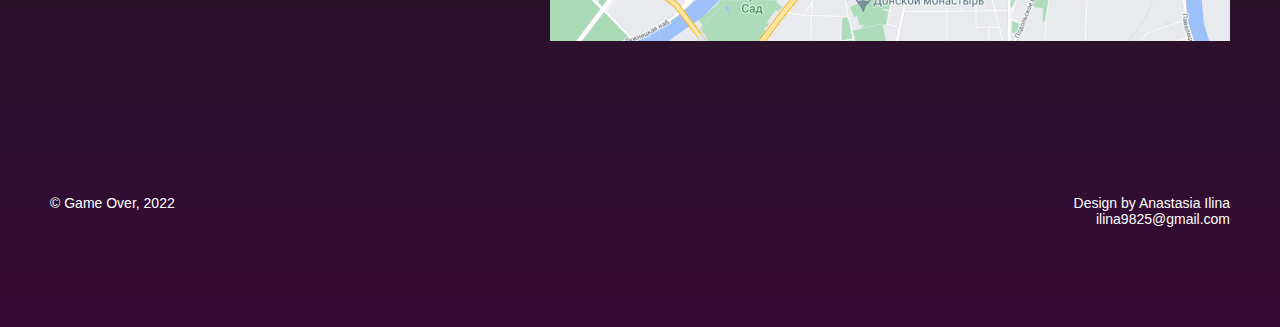
==== commit 791ce73d: "overlay and menu" ====
--- a/index.html
+++ b/index.html
@@ -11,15 +11,40 @@
 <body>
 
 <header>
-  <div class="menu">
-    <a href="index.html">
-      <img class="menu__img" src="menu/img/logo.svg" alt="GO">
-    </a>
-
-      <div class="menu__nav">
-
-        <img class="menu__img-menu" src="menu/img/menu.svg" alt="menu">
-
+  <div class="container-menu">
+    <div class="menu__adaptive">
+      <div class="menu">
+        <a href="index.html">
+          <img class="menu__img" src="menu/img/logo.svg" alt="GO">
+        </a>
+
+        <div class="menu__nav">
+
+          <img class="menu__img-menu" src="menu/img/menu.svg" alt="menu">
+
+          <ul class="menu__list">
+            <li class="menu__item">
+              <a href="#zal">ЗАЛЫ</a>
+            </li>
+            <li class="menu__item">
+              <a href="#about">О НАС</a>
+            </li>
+            <li class="menu__item">
+              <a href="#order">БРОНЬ</a>
+            </li>
+            <li class="menu__item">
+              <a href="#feedback">ОТЗЫВЫ</a>
+            </li>
+            <li class="menu__item">
+              <a href="#contacts">КОНТАКТЫ</a>
+            </li>
+          </ul>
+        </div>
+
+        <button class="menu__order">Заказать звонок</button>
+      </div>
+
+      <div class="menu__nav-mobile">
         <ul class="menu__list">
           <li class="menu__item">
             <a href="#zal">ЗАЛЫ</a>
@@ -37,10 +62,12 @@
             <a href="#contacts">КОНТАКТЫ</a>
           </li>
         </ul>
-      </div>
-
-    <button class="menu__order">Заказать звонок</button>
-    </div>
+
+        <button class="menu__order">Заказать звонок</button>
+      </div>
+    </div>
+
+  </div>
 </header>
 
 <main>
